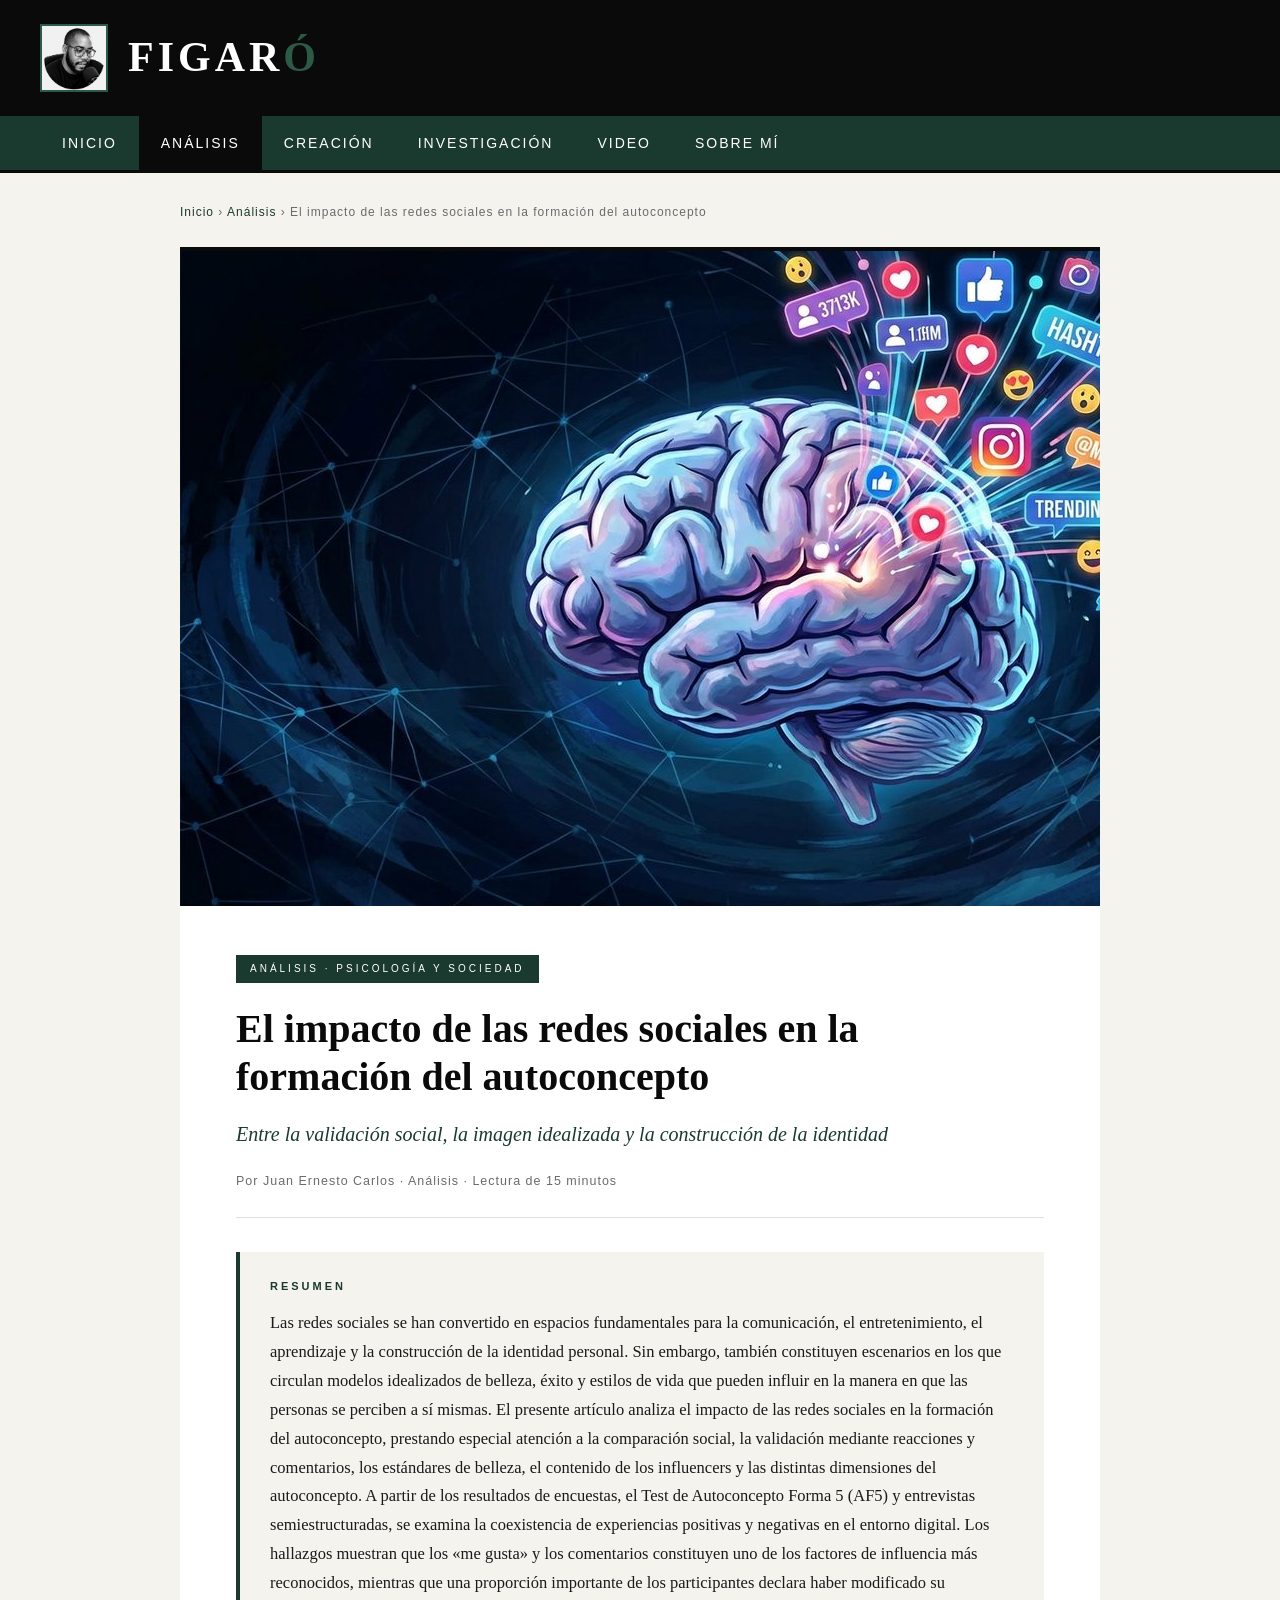
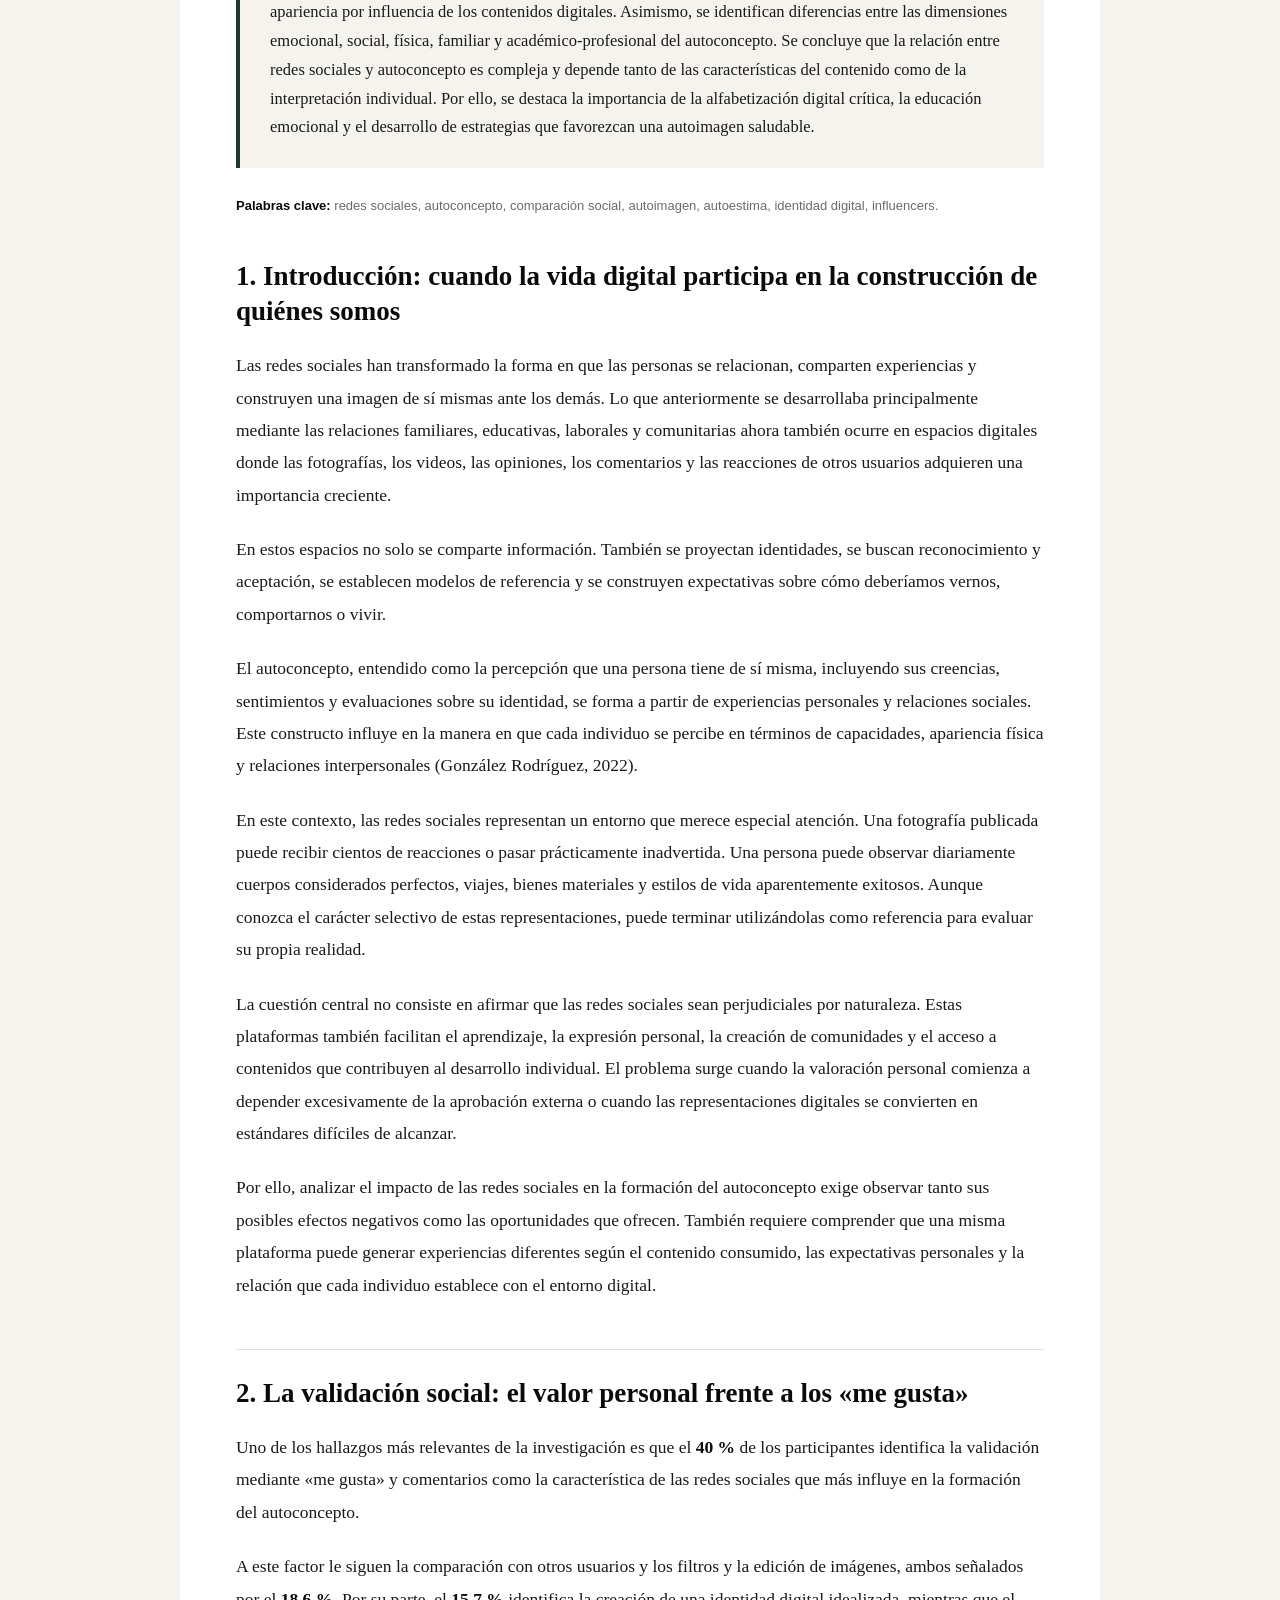
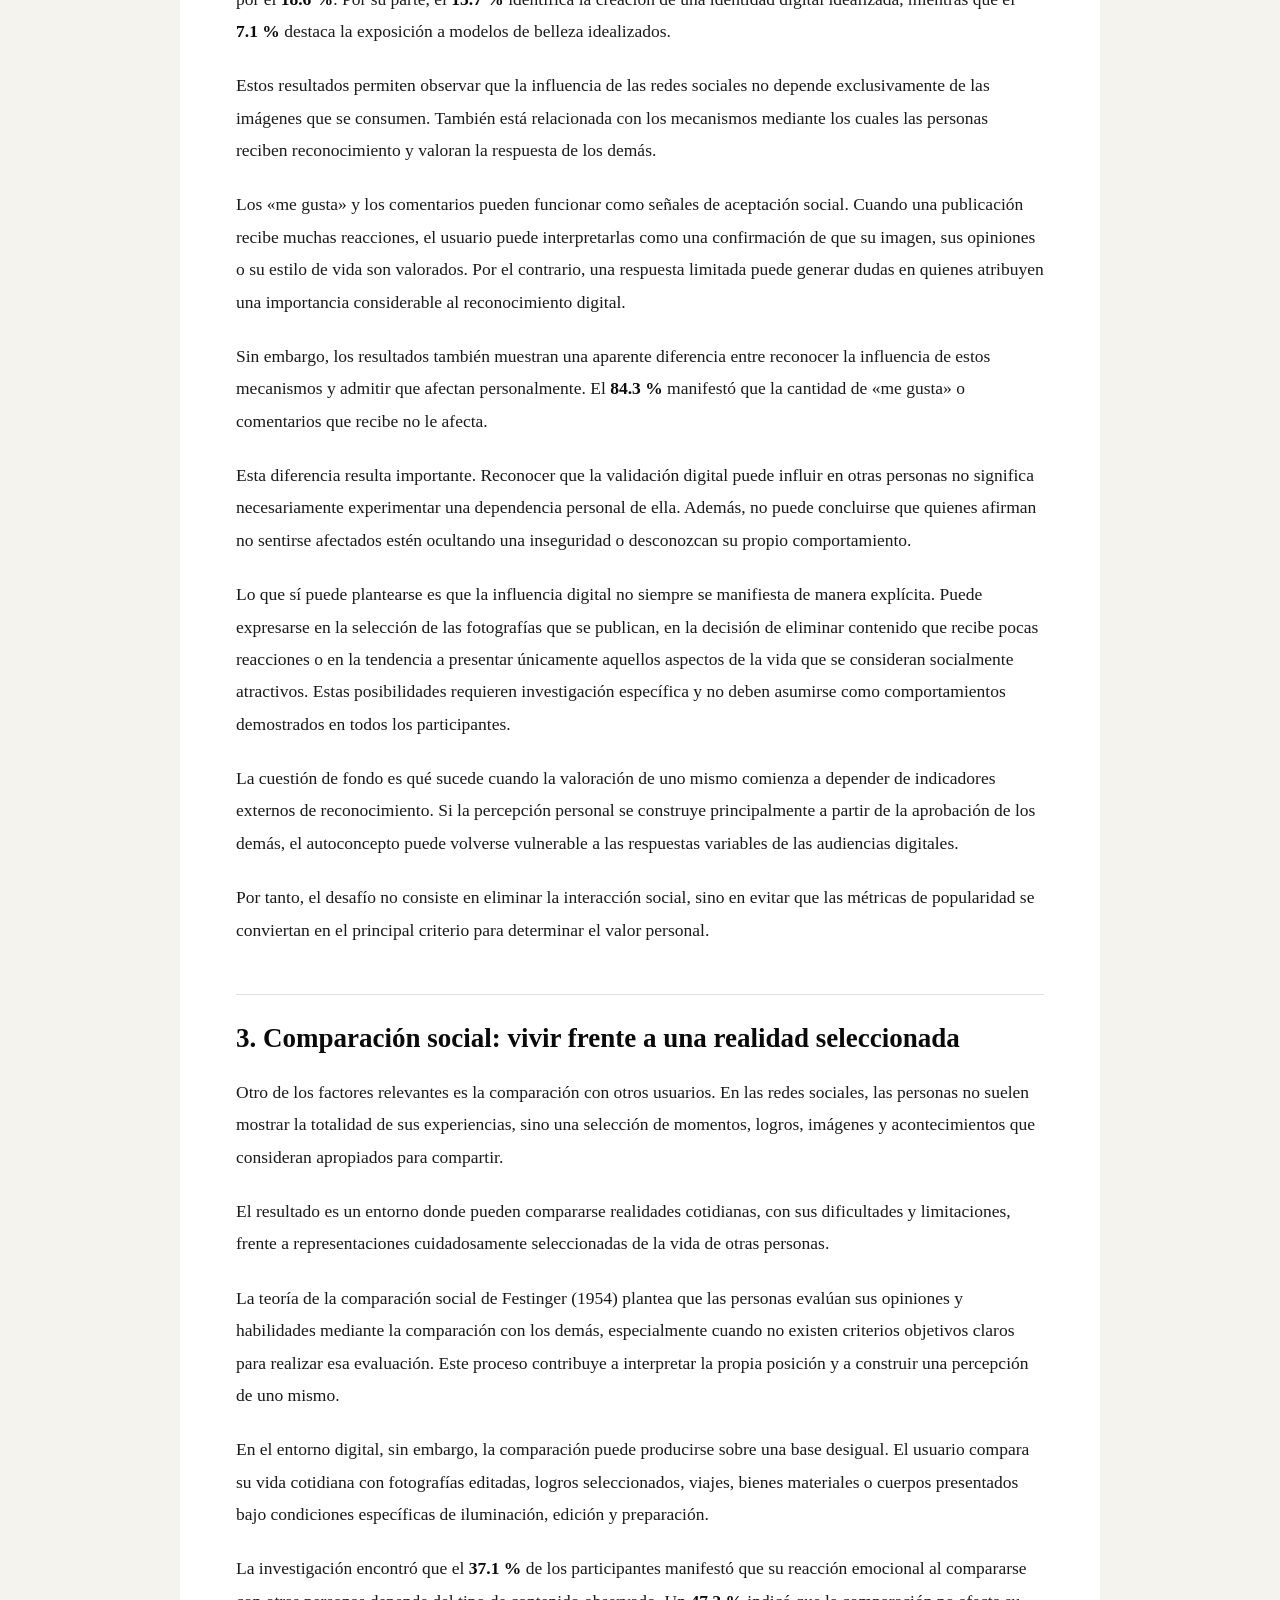
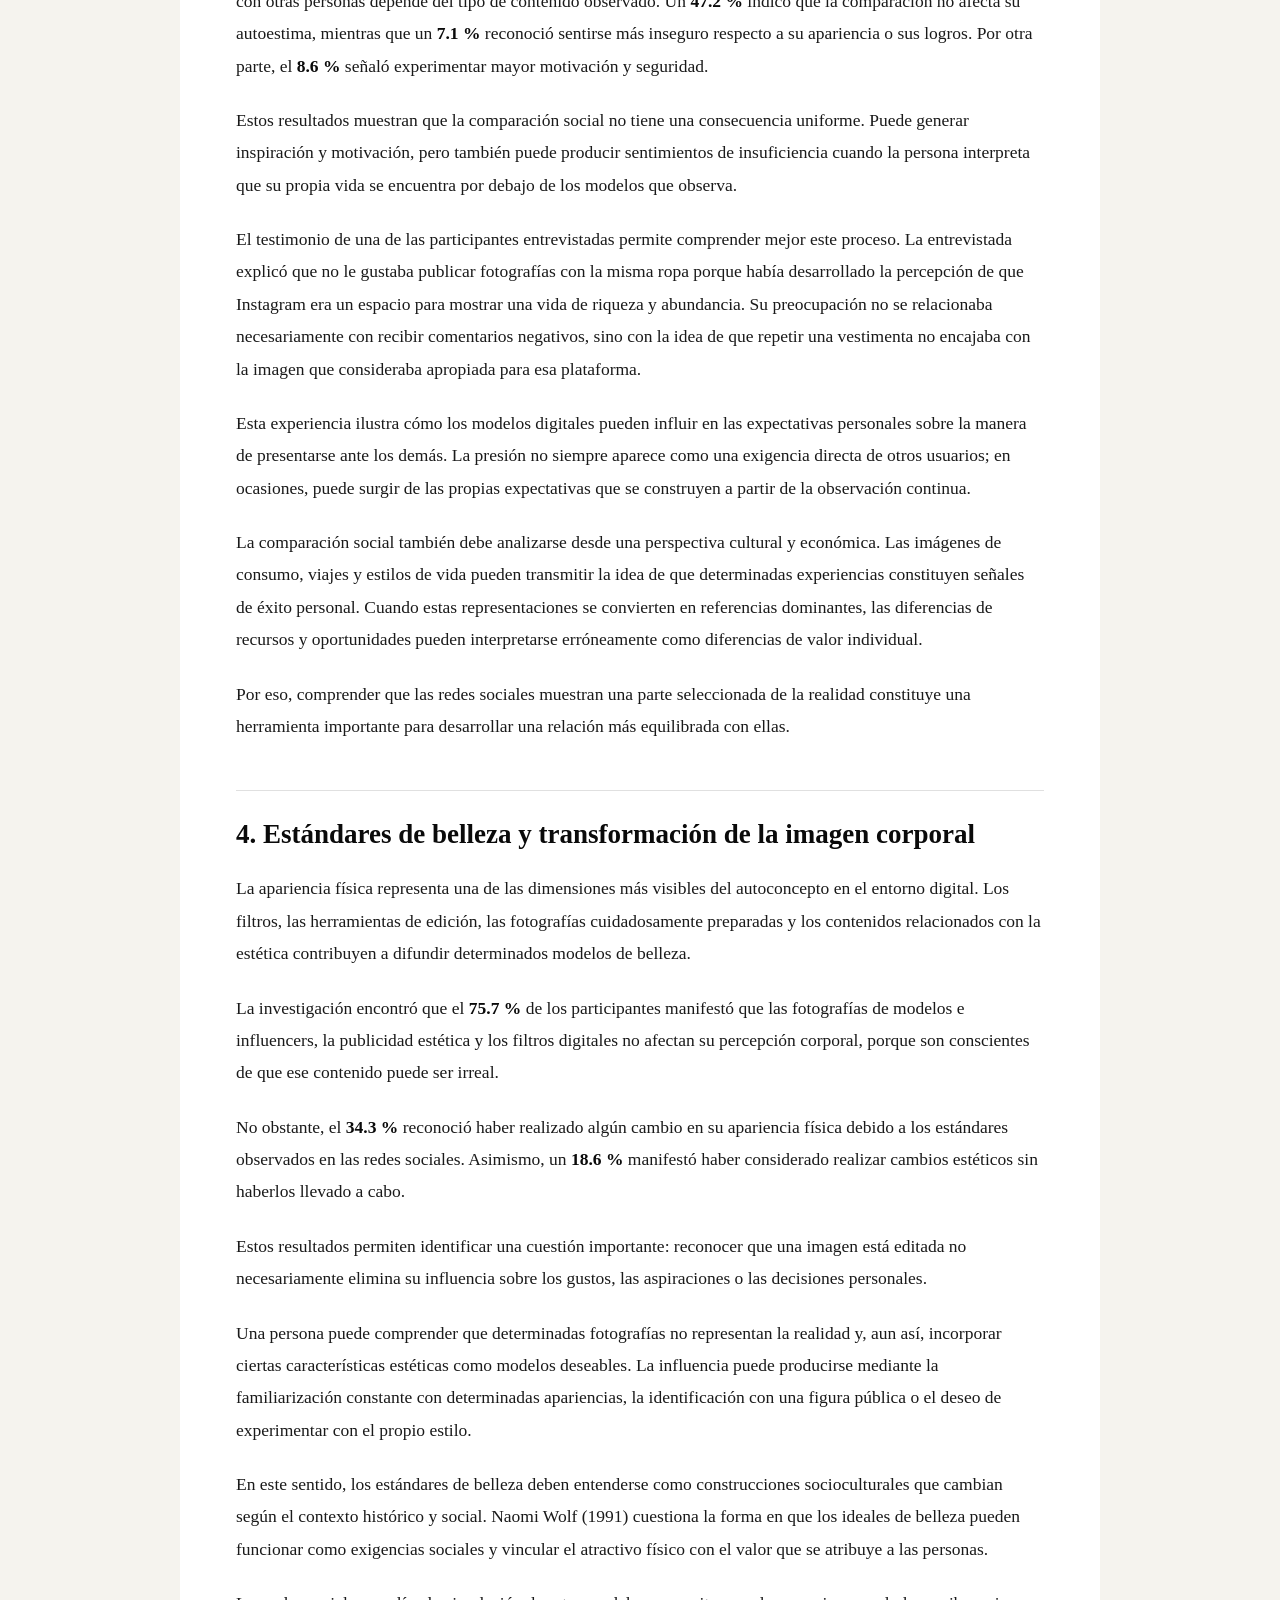
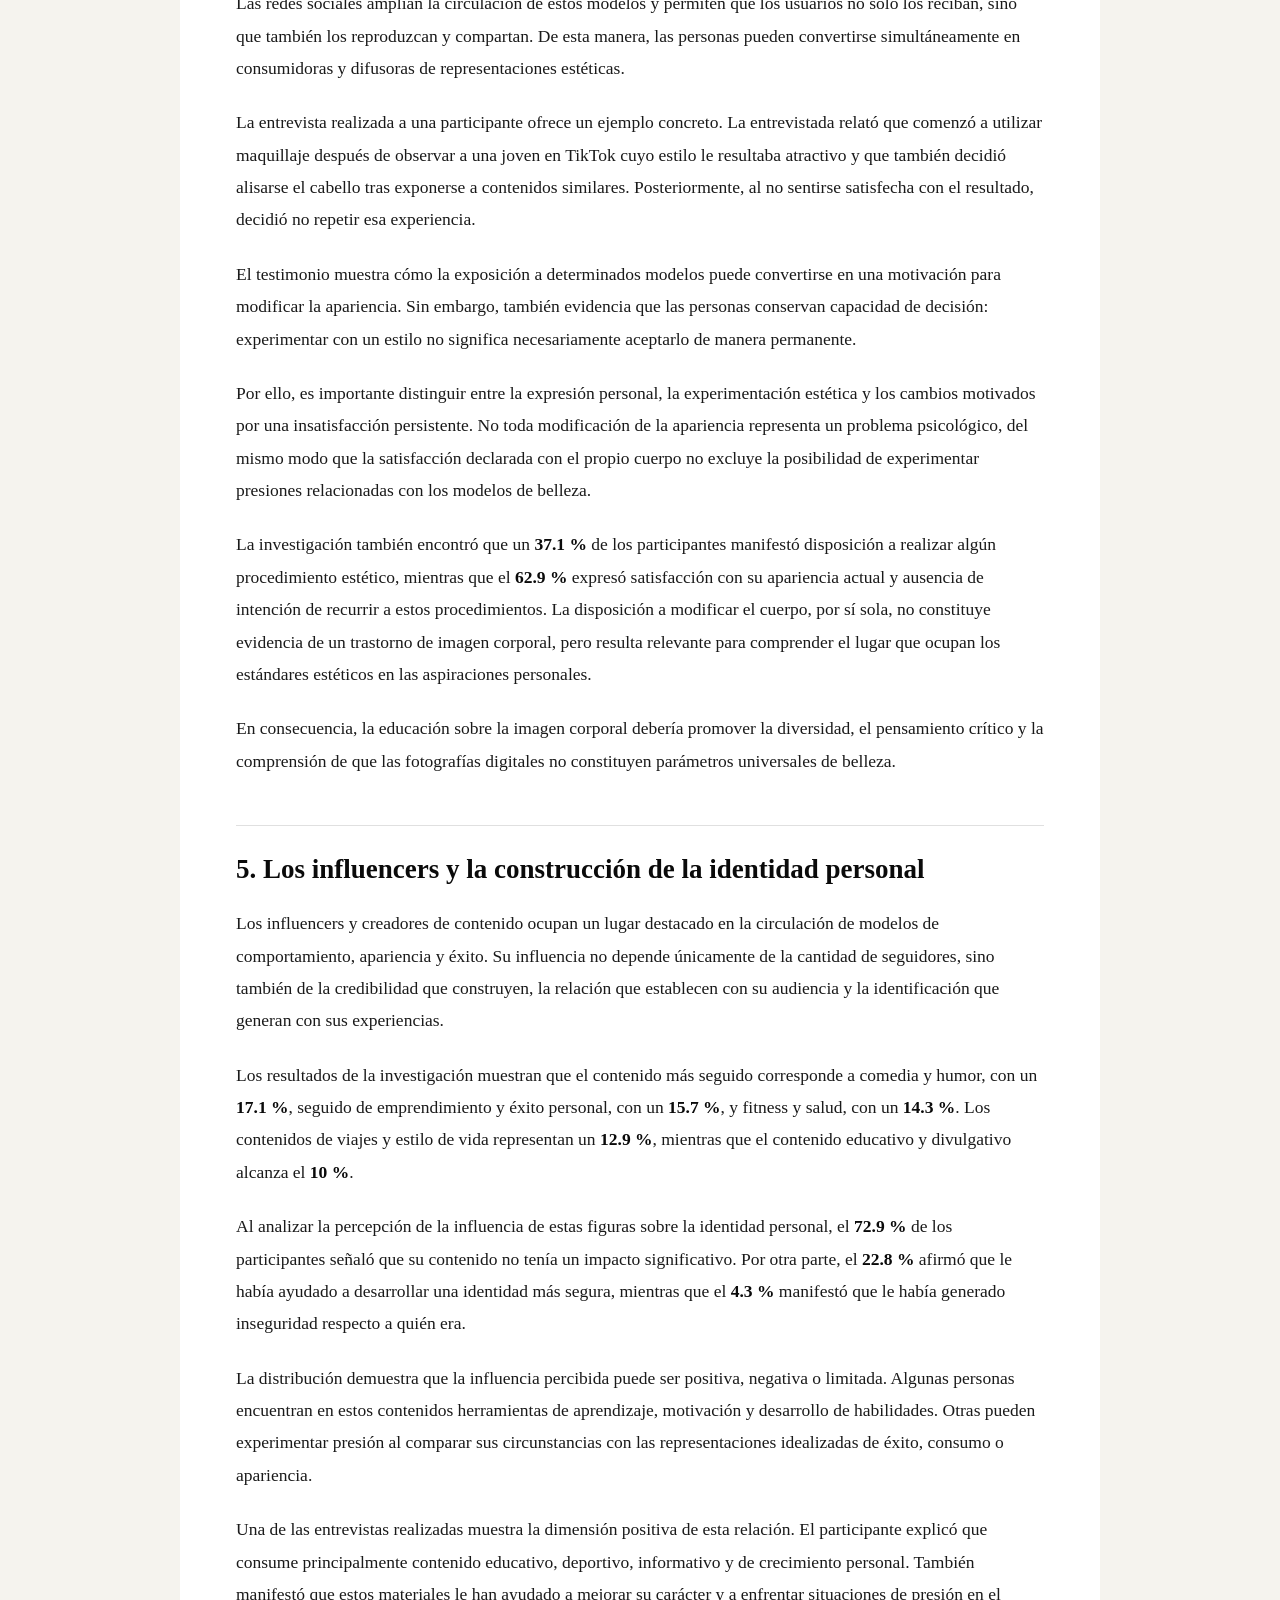
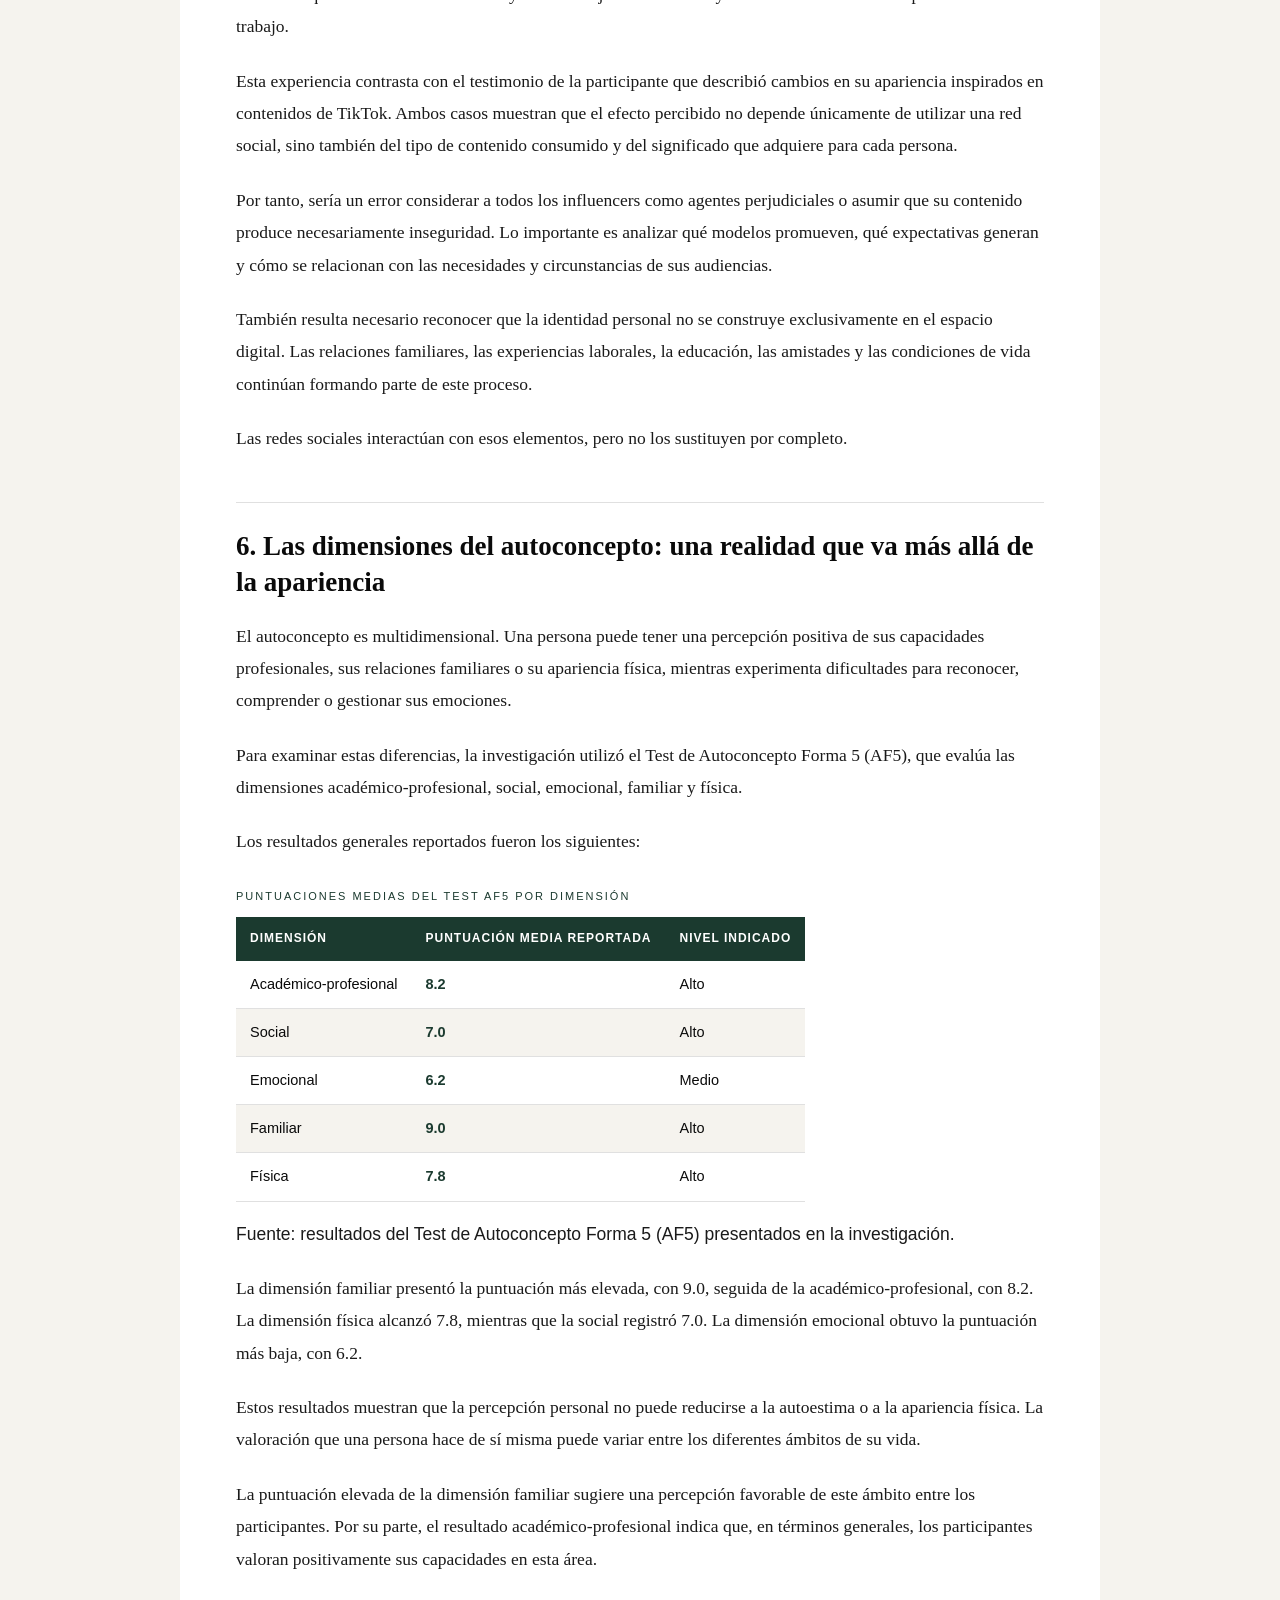
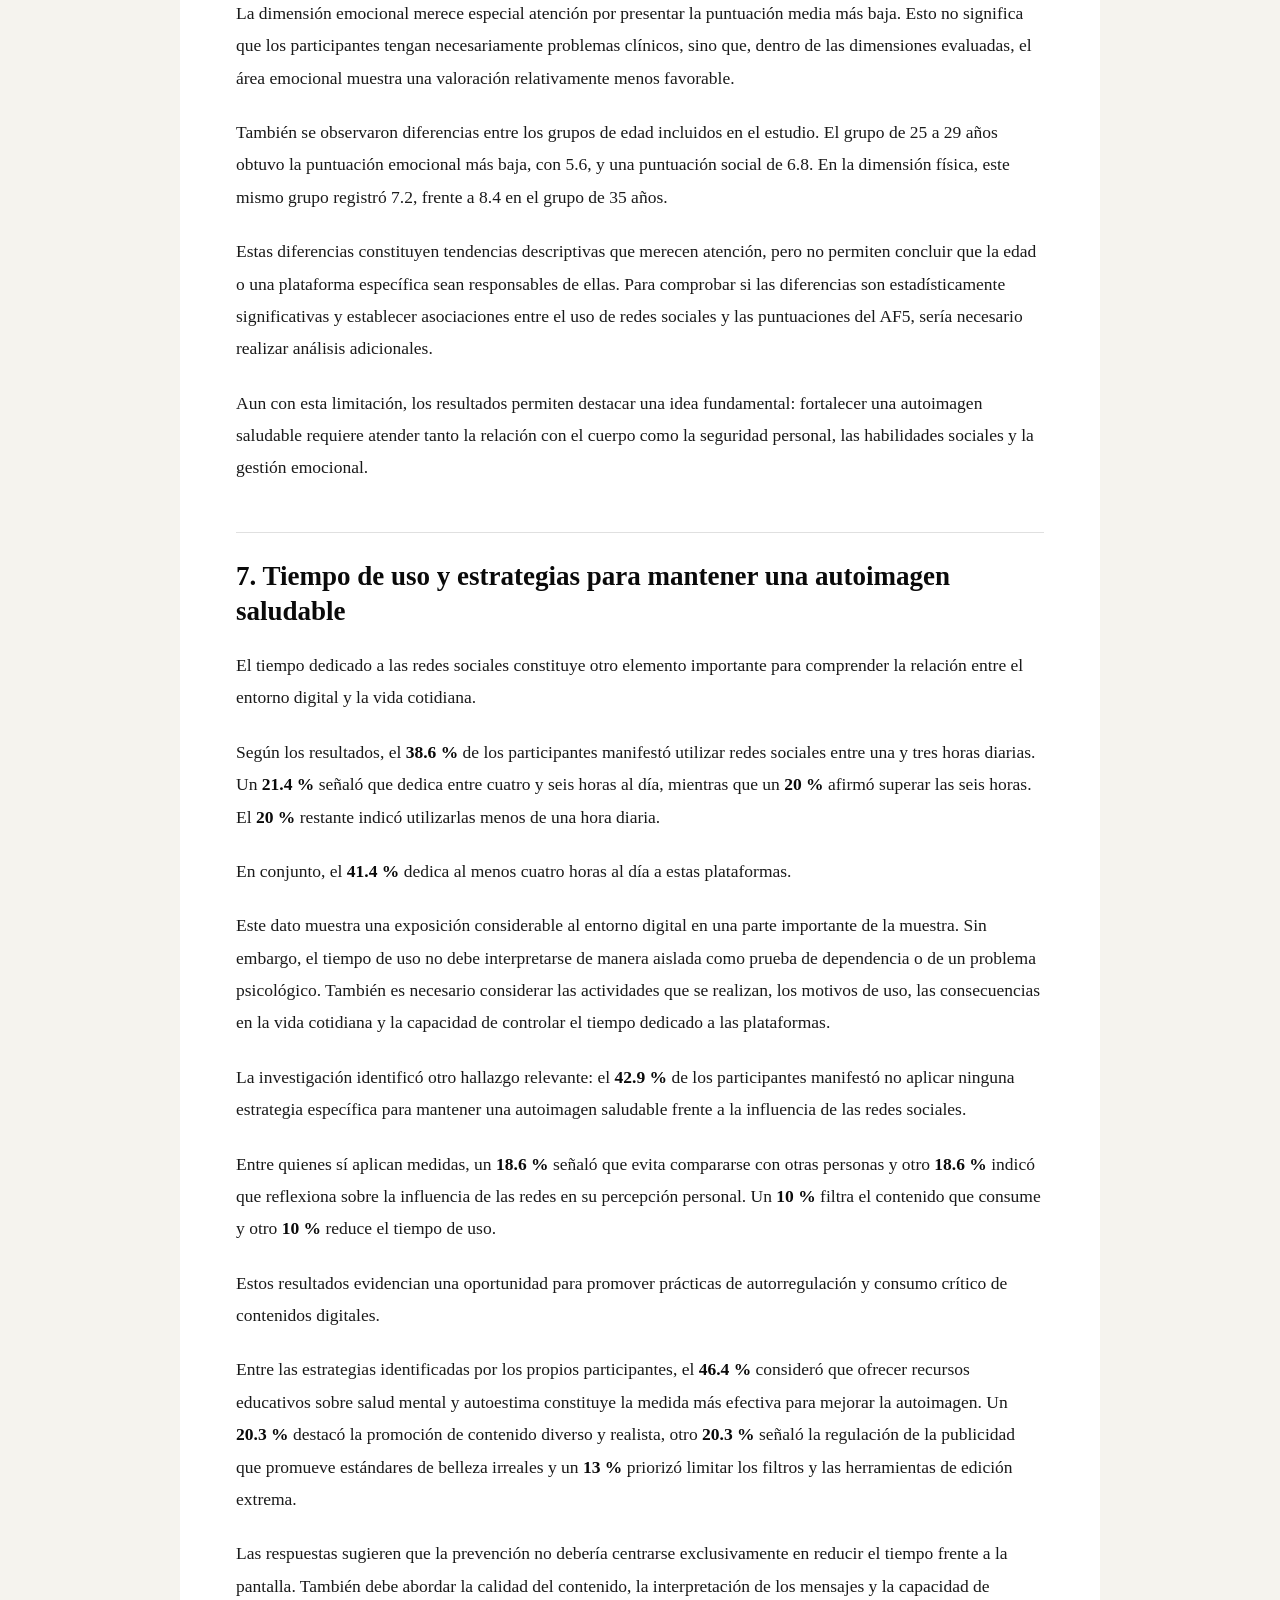
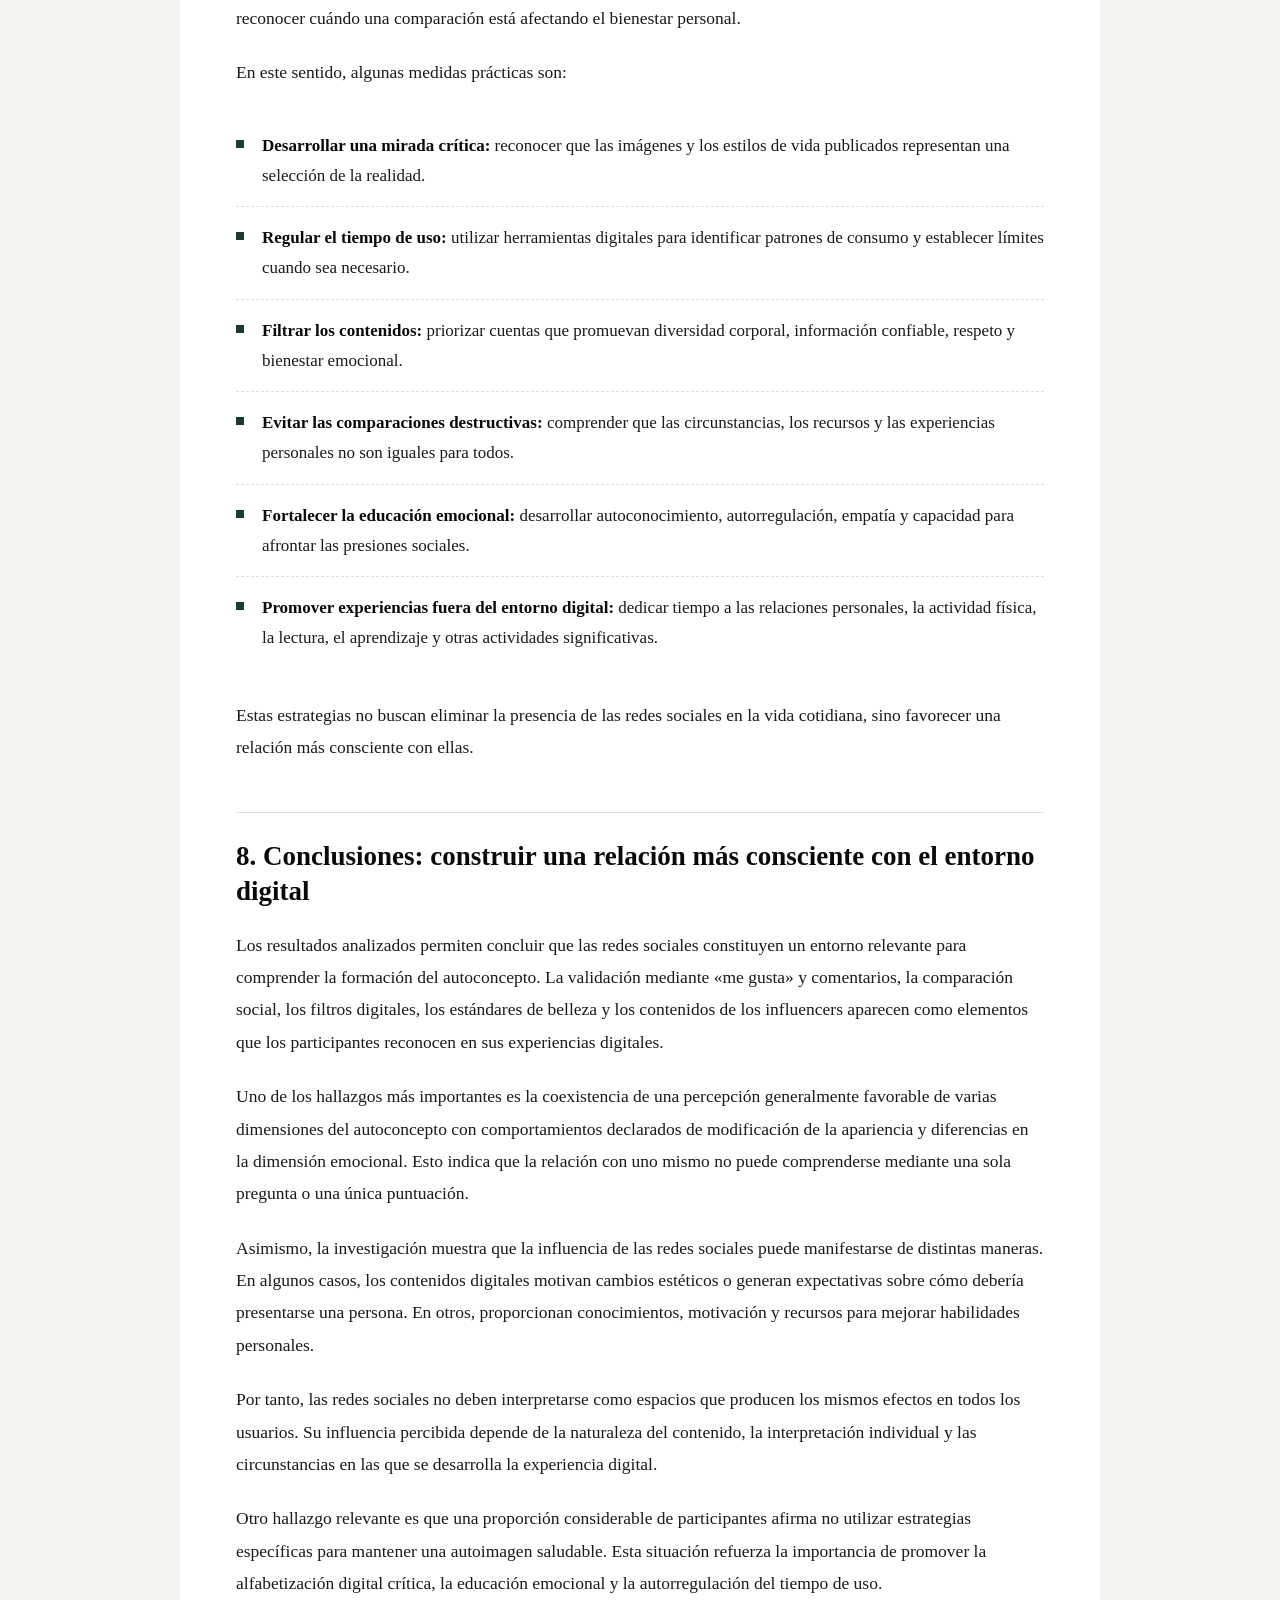
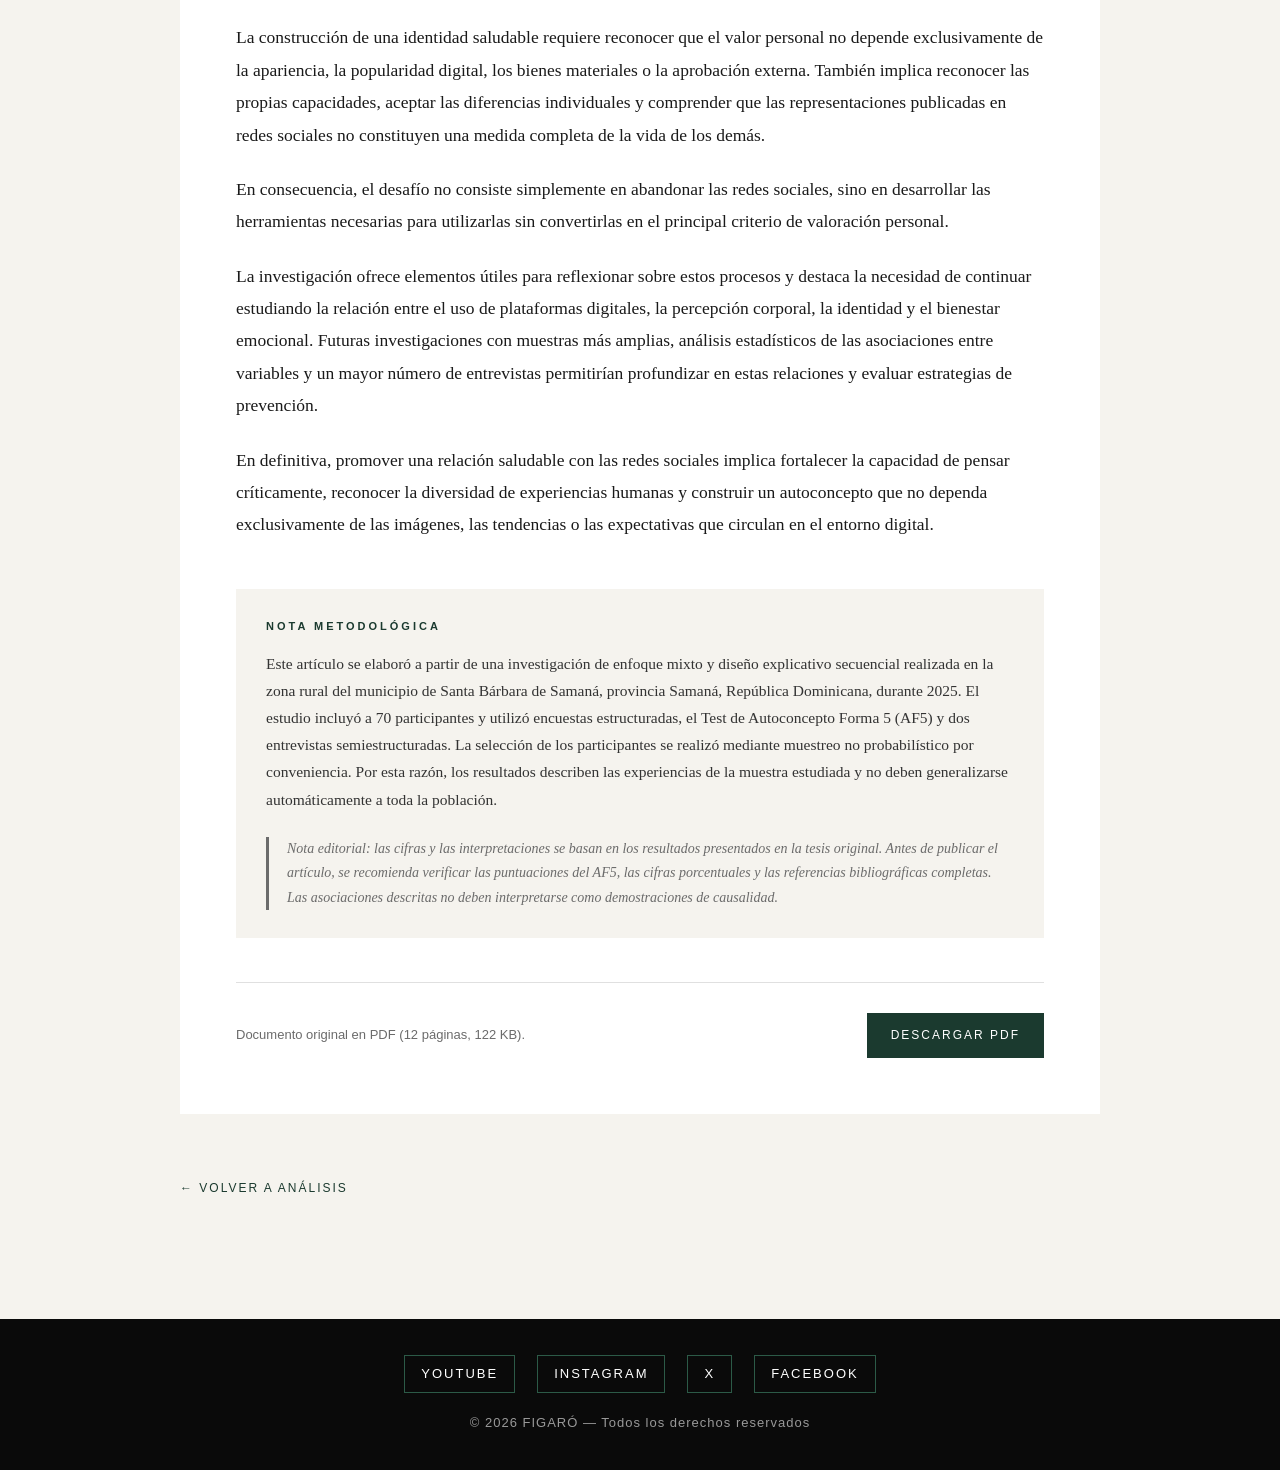
==== analisis-1.html @ a25c9a87 "Publicar el análisis sobre redes sociales y autoconcepto" ====
<!DOCTYPE html>
<html lang="es">
<head>
<meta charset="UTF-8">
<meta name="viewport" content="width=device-width, initial-scale=1.0">
<title>El impacto de las redes sociales en la formación del autoconcepto — FIGARÓ</title>
<meta name="description" content="Artículo de Juan Ernesto Carlos sobre cómo las redes sociales influyen en el autoconcepto: validación social, comparación, estándares de belleza y construcción de la identidad.">
<meta name="author" content="Juan Ernesto Carlos">
<meta name="theme-color" content="#1B3A2F">
<link rel="icon" href="favicon.jpg" type="image/jpeg">
<link rel="apple-touch-icon" href="favicon.jpg">
<link rel="canonical" href="https://ccfigaro.github.io/figaro/analisis-1.html">

<meta property="og:type" content="article">
<meta property="og:site_name" content="FIGARÓ">
<meta property="og:locale" content="es_ES">
<meta property="og:title" content="El impacto de las redes sociales en la formación del autoconcepto">
<meta property="og:description" content="Validación social, imagen idealizada y construcción de la identidad: un análisis con encuestas, el Test AF5 y entrevistas en Samaná.">
<meta property="og:url" content="https://ccfigaro.github.io/figaro/analisis-1.html">
<meta property="og:image" content="https://ccfigaro.github.io/figaro/analisis-autoconcepto-portada.jpg">
<meta name="twitter:card" content="summary_large_image">
<style>
  :root {
    --verde: #1B3A2F; --verde-cl: #2C5A47;
    --negro: #0A0A0A; --blanco: #FFFFFF;
    --crema: #F5F3EE; --gris: #6B6B6B; --gris-cl: #E0E0E0;
  }
  * { margin: 0; padding: 0; box-sizing: border-box; }
  body {
    font-family: 'Georgia', 'Times New Roman', serif;
    background: var(--crema); color: var(--negro); line-height: 1.6;
  }
  header {
    background: var(--negro); color: var(--blanco);
    padding: 24px 40px; display: flex; align-items: center; gap: 20px;
  }
  .foto-perfil {
    width: 68px; height: 68px; border-radius: 50 %;
    object-fit: cover; border: 2px solid var(--verde-cl); flex-shrink: 0;
  }
  .titulo-blog {
    font-family: 'Playfair Display', Georgia, serif;
    font-size: 42px; letter-spacing: 4px; font-weight: 700;
  }
  .titulo-blog span { color: var(--verde-cl); }
  nav {
    background: var(--verde); padding: 0 40px;
    display: flex; flex-wrap: wrap; border-bottom: 3px solid var(--negro);
  }
  nav a {
    color: var(--blanco); text-decoration: none; padding: 16px 22px;
    font-family: sans-serif; font-size: 14px; letter-spacing: 2px;
    text-transform: uppercase; transition: background 0.2s;
  }
  nav a:hover, nav a.activo { background: var(--negro); }

  .contenedor { max-width: 1000px; margin: 0 auto; padding: 0 40px; }

  /* MIGAS */
  .migas {
    font-family: sans-serif; font-size: 12px; letter-spacing: 1px;
    padding: 30px 0 0;
  }
  .migas a { color: var(--verde); text-decoration: none; }
  .migas a:hover { text-decoration: underline; }
  .migas span { color: var(--gris); }

  /* ARTÍCULO */
  article {
    background: var(--blanco);
    border-top: 4px solid var(--negro);
    margin: 24px 0 60px;
    overflow: hidden;
  }
  .portada-articulo { width: 100 %; display: block; }
  .portada-articulo img { width: 100 %; height: auto; display: block; }

  .cuerpo-articulo { padding: 48px 56px 56px; }

  .etiqueta {
    display: inline-block;
    background: var(--verde); color: var(--blanco);
    font-family: sans-serif; font-size: 10px; letter-spacing: 3px;
    text-transform: uppercase; padding: 6px 14px;
    margin-bottom: 22px;
  }
  h1.titulo-articulo {
    font-family: 'Playfair Display', Georgia, serif;
    font-size: 40px; line-height: 1.2; color: var(--negro);
    margin-bottom: 18px;
  }
  .subtitulo-articulo {
    font-size: 20px; font-style: italic; color: var(--verde);
    line-height: 1.5; margin-bottom: 22px;
  }
  .meta-articulo {
    font-family: sans-serif; font-size: 12.5px; color: var(--gris);
    letter-spacing: 1px; padding-bottom: 26px; margin-bottom: 34px;
    border-bottom: 1px solid var(--gris-cl);
  }

  /* RESUMEN */
  .resumen {
    background: var(--crema);
    border-left: 4px solid var(--verde);
    padding: 26px 30px;
    margin-bottom: 26px;
  }
  .resumen h2 {
    font-family: sans-serif; font-size: 11px; letter-spacing: 3px;
    text-transform: uppercase; color: var(--verde);
    margin-bottom: 14px;
  }
  .resumen p { font-size: 16.5px; line-height: 1.75; color: #1a1a1a; }

  .palabras-clave {
    font-family: sans-serif; font-size: 13px; color: var(--gris);
    line-height: 1.9; margin-bottom: 40px;
  }
  .palabras-clave strong { color: var(--negro); }

  /* CUERPO */
  .texto p {
    font-size: 17.5px; line-height: 1.85; color: #1a1a1a;
    margin-bottom: 22px;
  }
  .texto h2 {
    font-family: 'Playfair Display', Georgia, serif;
    font-size: 27px; line-height: 1.3; color: var(--negro);
    margin: 48px 0 20px;
    padding-top: 26px; border-top: 1px solid var(--gris-cl);
  }
  .texto h2:first-child { margin-top: 0; padding-top: 0; border-top: none; }
  .texto h3 {
    font-family: sans-serif; font-size: 12px; letter-spacing: 2px;
    text-transform: uppercase; color: var(--verde-cl);
    margin: 34px 0 14px;
  }
  .texto strong { color: var(--negro); }

  /* CITA */
  .cita {
    border-left: 3px solid var(--verde-cl);
    padding: 4px 0 4px 22px;
    margin: 30px 0;
    font-style: italic; font-size: 18px; color: #444;
  }

  /* TABLA */
  .tabla-envoltorio { overflow-x: auto; margin: 30px 0 34px; }
  table {
    width: 100 %; border-collapse: collapse;
    font-family: sans-serif; font-size: 14.5px;
  }
  caption {
    caption-side: top; text-align: left;
    font-family: sans-serif; font-size: 11px; letter-spacing: 2px;
    text-transform: uppercase; color: var(--verde);
    padding-bottom: 12px;
  }
  th, td { padding: 12px 14px; text-align: left; border-bottom: 1px solid var(--gris-cl); }
  thead th {
    background: var(--verde); color: var(--blanco);
    font-size: 12px; letter-spacing: 1px; text-transform: uppercase;
    border-bottom: none;
  }
  tbody tr:nth-child(even) { background: var(--crema); }
  td.num { font-weight: bold; color: var(--verde); white-space: nowrap; }
  .nota-tabla {
    font-family: sans-serif; font-size: 12.5px; color: var(--gris);
    margin-top: -18px; margin-bottom: 30px;
  }

  /* LISTA DE MEDIDAS */
  .medidas { list-style: none; margin: 26px 0 30px; }
  .medidas li {
    font-size: 17px; line-height: 1.75; color: #1a1a1a;
    padding: 16px 0 16px 26px; position: relative;
    border-bottom: 1px dashed var(--gris-cl);
  }
  .medidas li:last-child { border-bottom: none; }
  .medidas li::before {
    content: ''; position: absolute; left: 0; top: 25px;
    width: 8px; height: 8px; background: var(--verde);
  }
  .medidas strong { color: var(--negro); }

  /* NOTA METODOLÓGICA */
  .nota-metodologica {
    background: var(--crema);
    padding: 28px 30px;
    margin-top: 48px;
    font-size: 15.5px; line-height: 1.75; color: #333;
  }
  .nota-metodologica h2 {
    font-family: sans-serif; font-size: 11px; letter-spacing: 3px;
    text-transform: uppercase; color: var(--verde);
    margin-bottom: 14px; border: none; padding: 0;
  }
  .nota-editorial {
    border-left: 3px solid var(--gris);
    padding-left: 18px; margin-top: 24px;
    font-size: 14px; color: var(--gris); font-style: italic;
  }

  /* DESCARGA */
  .descarga {
    margin-top: 44px; padding-top: 30px;
    border-top: 1px solid var(--gris-cl);
    display: flex; align-items: center; gap: 18px; flex-wrap: wrap;
  }
  .descarga p {
    font-family: sans-serif; font-size: 13px; color: var(--gris);
    margin: 0; flex: 1 1 260px;
  }
  .descarga a {
    background: var(--verde); color: var(--blanco);
    text-decoration: none; padding: 13px 24px;
    font-family: sans-serif; font-size: 12px; letter-spacing: 2px;
    text-transform: uppercase; transition: background 0.2s;
    white-space: nowrap;
  }
  .descarga a:hover { background: var(--negro); }

  /* VOLVER */
  .volver {
    display: inline-block; margin: 0 0 60px;
    font-family: sans-serif; font-size: 12px; letter-spacing: 2px;
    text-transform: uppercase; color: var(--verde); text-decoration: none;
  }
  .volver:hover { color: var(--negro); }

  footer {
    background: var(--negro); color: var(--blanco);
    text-align: center; padding: 36px 20px; margin-top: 60px;
  }
  .redes {
    display: flex; justify-content: center; gap: 22px;
    margin-bottom: 20px; flex-wrap: wrap;
  }
  .redes a {
    color: var(--blanco); text-decoration: none;
    font-family: sans-serif; font-size: 13px; letter-spacing: 2px;
    text-transform: uppercase; border: 1px solid var(--verde-cl);
    padding: 8px 16px; transition: background 0.2s;
  }
  .redes a:hover { background: var(--verde); }
  footer .copy {
    font-size: 13px; color: #999;
    font-family: sans-serif; letter-spacing: 1px;
  }

  @media (max-width: 800px) {
    .titulo-blog { font-size: 30px; letter-spacing: 2px; }
    header { padding: 20px; gap: 14px; }
    .foto-perfil { width: 54px; height: 54px; }
    nav { padding: 0 10px; }
    nav a { padding: 12px 14px; font-size: 12px; }
    .contenedor { padding: 0 20px; }
    .cuerpo-articulo { padding: 30px 22px 36px; }
    h1.titulo-articulo { font-size: 27px; }
    .subtitulo-articulo { font-size: 17px; }
    .texto p { font-size: 16.5px; }
    .texto h2 { font-size: 22px; margin: 36px 0 16px; }
    .resumen { padding: 20px 20px; }
    .resumen p { font-size: 15.5px; }
    .medidas li { font-size: 16px; }
    table { font-size: 13px; }
    th, td { padding: 10px 10px; }
  }
</style>
</head>
<body>

<header>
  <img src="mi-foto.jpg" alt="Retrato de Juan Ernesto Carlos" class="foto-perfil">
  <h1 class="titulo-blog">FIGAR<span>Ó</span></h1>
</header>

<nav>
  <a href="index.html">Inicio</a>
  <a href="analisis.html" class="activo">Análisis</a>
  <a href="creacion.html">Creación</a>
  <a href="investigacion.html">Investigación</a>
  <a href="video.html">Video</a>
  <a href="sobre-mi.html">Sobre mí</a>
</nav>

<div class="contenedor">

  <p class="migas"><a href="index.html">Inicio</a> <span>›</span> <a href="analisis.html">Análisis</a> <span>›</span> <span>El impacto de las redes sociales en la formación del autoconcepto</span></p>

  <article>

    <!-- PORTADA DEL ARTÍCULO -->
    <div class="portada-articulo">
      <img src="analisis-autoconcepto-portada.jpg" alt="Ilustración de un cerebro conectado a iconos de redes sociales, reacciones y notificaciones">
    </div>

    <div class="cuerpo-articulo">

      <span class="etiqueta">Análisis · Psicología y sociedad</span>

      <h1 class="titulo-articulo">El impacto de las redes sociales en la formación del autoconcepto</h1>
      <p class="subtitulo-articulo">Entre la validación social, la imagen idealizada y la construcción de la identidad</p>
      <p class="meta-articulo">Por Juan Ernesto Carlos · Análisis · Lectura de 15 minutos</p>

      <!-- RESUMEN -->
      <div class="resumen">
        <h2>Resumen</h2>
        <p>Las redes sociales se han convertido en espacios fundamentales para la comunicación, el entretenimiento, el aprendizaje y la construcción de la identidad personal. Sin embargo, también constituyen escenarios en los que circulan modelos idealizados de belleza, éxito y estilos de vida que pueden influir en la manera en que las personas se perciben a sí mismas. El presente artículo analiza el impacto de las redes sociales en la formación del autoconcepto, prestando especial atención a la comparación social, la validación mediante reacciones y comentarios, los estándares de belleza, el contenido de los influencers y las distintas dimensiones del autoconcepto. A partir de los resultados de encuestas, el Test de Autoconcepto Forma 5 (AF5) y entrevistas semiestructuradas, se examina la coexistencia de experiencias positivas y negativas en el entorno digital. Los hallazgos muestran que los «me gusta» y los comentarios constituyen uno de los factores de influencia más reconocidos, mientras que una proporción importante de los participantes declara haber modificado su apariencia por influencia de los contenidos digitales. Asimismo, se identifican diferencias entre las dimensiones emocional, social, física, familiar y académico-profesional del autoconcepto. Se concluye que la relación entre redes sociales y autoconcepto es compleja y depende tanto de las características del contenido como de la interpretación individual. Por ello, se destaca la importancia de la alfabetización digital crítica, la educación emocional y el desarrollo de estrategias que favorezcan una autoimagen saludable.</p>
      </div>

      <p class="palabras-clave"><strong>Palabras clave:</strong> redes sociales, autoconcepto, comparación social, autoimagen, autoestima, identidad digital, influencers.</p>

      <div class="texto">

        <!-- 1 -->
        <h2>1. Introducción: cuando la vida digital participa en la construcción de quiénes somos</h2>

        <p>Las redes sociales han transformado la forma en que las personas se relacionan, comparten experiencias y construyen una imagen de sí mismas ante los demás. Lo que anteriormente se desarrollaba principalmente mediante las relaciones familiares, educativas, laborales y comunitarias ahora también ocurre en espacios digitales donde las fotografías, los videos, las opiniones, los comentarios y las reacciones de otros usuarios adquieren una importancia creciente.</p>

        <p>En estos espacios no solo se comparte información. También se proyectan identidades, se buscan reconocimiento y aceptación, se establecen modelos de referencia y se construyen expectativas sobre cómo deberíamos vernos, comportarnos o vivir.</p>

        <p>El autoconcepto, entendido como la percepción que una persona tiene de sí misma, incluyendo sus creencias, sentimientos y evaluaciones sobre su identidad, se forma a partir de experiencias personales y relaciones sociales. Este constructo influye en la manera en que cada individuo se percibe en términos de capacidades, apariencia física y relaciones interpersonales (González Rodríguez, 2022).</p>

        <p>En este contexto, las redes sociales representan un entorno que merece especial atención. Una fotografía publicada puede recibir cientos de reacciones o pasar prácticamente inadvertida. Una persona puede observar diariamente cuerpos considerados perfectos, viajes, bienes materiales y estilos de vida aparentemente exitosos. Aunque conozca el carácter selectivo de estas representaciones, puede terminar utilizándolas como referencia para evaluar su propia realidad.</p>

        <p>La cuestión central no consiste en afirmar que las redes sociales sean perjudiciales por naturaleza. Estas plataformas también facilitan el aprendizaje, la expresión personal, la creación de comunidades y el acceso a contenidos que contribuyen al desarrollo individual. El problema surge cuando la valoración personal comienza a depender excesivamente de la aprobación externa o cuando las representaciones digitales se convierten en estándares difíciles de alcanzar.</p>

        <p>Por ello, analizar el impacto de las redes sociales en la formación del autoconcepto exige observar tanto sus posibles efectos negativos como las oportunidades que ofrecen. También requiere comprender que una misma plataforma puede generar experiencias diferentes según el contenido consumido, las expectativas personales y la relación que cada individuo establece con el entorno digital.</p>

        <!-- 2 -->
        <h2>2. La validación social: el valor personal frente a los «me gusta»</h2>

        <p>Uno de los hallazgos más relevantes de la investigación es que el <strong>40 %</strong> de los participantes identifica la validación mediante «me gusta» y comentarios como la característica de las redes sociales que más influye en la formación del autoconcepto.</p>

        <p>A este factor le siguen la comparación con otros usuarios y los filtros y la edición de imágenes, ambos señalados por el <strong>18.6 %</strong>. Por su parte, el <strong>15.7 %</strong> identifica la creación de una identidad digital idealizada, mientras que el <strong>7.1 %</strong> destaca la exposición a modelos de belleza idealizados.</p>

        <p>Estos resultados permiten observar que la influencia de las redes sociales no depende exclusivamente de las imágenes que se consumen. También está relacionada con los mecanismos mediante los cuales las personas reciben reconocimiento y valoran la respuesta de los demás.</p>

        <p>Los «me gusta» y los comentarios pueden funcionar como señales de aceptación social. Cuando una publicación recibe muchas reacciones, el usuario puede interpretarlas como una confirmación de que su imagen, sus opiniones o su estilo de vida son valorados. Por el contrario, una respuesta limitada puede generar dudas en quienes atribuyen una importancia considerable al reconocimiento digital.</p>

        <p>Sin embargo, los resultados también muestran una aparente diferencia entre reconocer la influencia de estos mecanismos y admitir que afectan personalmente. El <strong>84.3 %</strong> manifestó que la cantidad de «me gusta» o comentarios que recibe no le afecta.</p>

        <p>Esta diferencia resulta importante. Reconocer que la validación digital puede influir en otras personas no significa necesariamente experimentar una dependencia personal de ella. Además, no puede concluirse que quienes afirman no sentirse afectados estén ocultando una inseguridad o desconozcan su propio comportamiento.</p>

        <p>Lo que sí puede plantearse es que la influencia digital no siempre se manifiesta de manera explícita. Puede expresarse en la selección de las fotografías que se publican, en la decisión de eliminar contenido que recibe pocas reacciones o en la tendencia a presentar únicamente aquellos aspectos de la vida que se consideran socialmente atractivos. Estas posibilidades requieren investigación específica y no deben asumirse como comportamientos demostrados en todos los participantes.</p>

        <p>La cuestión de fondo es qué sucede cuando la valoración de uno mismo comienza a depender de indicadores externos de reconocimiento. Si la percepción personal se construye principalmente a partir de la aprobación de los demás, el autoconcepto puede volverse vulnerable a las respuestas variables de las audiencias digitales.</p>

        <p>Por tanto, el desafío no consiste en eliminar la interacción social, sino en evitar que las métricas de popularidad se conviertan en el principal criterio para determinar el valor personal.</p>

        <!-- 3 -->
        <h2>3. Comparación social: vivir frente a una realidad seleccionada</h2>

        <p>Otro de los factores relevantes es la comparación con otros usuarios. En las redes sociales, las personas no suelen mostrar la totalidad de sus experiencias, sino una selección de momentos, logros, imágenes y acontecimientos que consideran apropiados para compartir.</p>

        <p>El resultado es un entorno donde pueden compararse realidades cotidianas, con sus dificultades y limitaciones, frente a representaciones cuidadosamente seleccionadas de la vida de otras personas.</p>

        <p>La teoría de la comparación social de Festinger (1954) plantea que las personas evalúan sus opiniones y habilidades mediante la comparación con los demás, especialmente cuando no existen criterios objetivos claros para realizar esa evaluación. Este proceso contribuye a interpretar la propia posición y a construir una percepción de uno mismo.</p>

        <p>En el entorno digital, sin embargo, la comparación puede producirse sobre una base desigual. El usuario compara su vida cotidiana con fotografías editadas, logros seleccionados, viajes, bienes materiales o cuerpos presentados bajo condiciones específicas de iluminación, edición y preparación.</p>

        <p>La investigación encontró que el <strong>37.1 %</strong> de los participantes manifestó que su reacción emocional al compararse con otras personas depende del tipo de contenido observado. Un <strong>47.2 %</strong> indicó que la comparación no afecta su autoestima, mientras que un <strong>7.1 %</strong> reconoció sentirse más inseguro respecto a su apariencia o sus logros. Por otra parte, el <strong>8.6 %</strong> señaló experimentar mayor motivación y seguridad.</p>

        <p>Estos resultados muestran que la comparación social no tiene una consecuencia uniforme. Puede generar inspiración y motivación, pero también puede producir sentimientos de insuficiencia cuando la persona interpreta que su propia vida se encuentra por debajo de los modelos que observa.</p>

        <p>El testimonio de una de las participantes entrevistadas permite comprender mejor este proceso. La entrevistada explicó que no le gustaba publicar fotografías con la misma ropa porque había desarrollado la percepción de que Instagram era un espacio para mostrar una vida de riqueza y abundancia. Su preocupación no se relacionaba necesariamente con recibir comentarios negativos, sino con la idea de que repetir una vestimenta no encajaba con la imagen que consideraba apropiada para esa plataforma.</p>

        <p>Esta experiencia ilustra cómo los modelos digitales pueden influir en las expectativas personales sobre la manera de presentarse ante los demás. La presión no siempre aparece como una exigencia directa de otros usuarios; en ocasiones, puede surgir de las propias expectativas que se construyen a partir de la observación continua.</p>

        <p>La comparación social también debe analizarse desde una perspectiva cultural y económica. Las imágenes de consumo, viajes y estilos de vida pueden transmitir la idea de que determinadas experiencias constituyen señales de éxito personal. Cuando estas representaciones se convierten en referencias dominantes, las diferencias de recursos y oportunidades pueden interpretarse erróneamente como diferencias de valor individual.</p>

        <p>Por eso, comprender que las redes sociales muestran una parte seleccionada de la realidad constituye una herramienta importante para desarrollar una relación más equilibrada con ellas.</p>

        <!-- 4 -->
        <h2>4. Estándares de belleza y transformación de la imagen corporal</h2>

        <p>La apariencia física representa una de las dimensiones más visibles del autoconcepto en el entorno digital. Los filtros, las herramientas de edición, las fotografías cuidadosamente preparadas y los contenidos relacionados con la estética contribuyen a difundir determinados modelos de belleza.</p>

        <p>La investigación encontró que el <strong>75.7 %</strong> de los participantes manifestó que las fotografías de modelos e influencers, la publicidad estética y los filtros digitales no afectan su percepción corporal, porque son conscientes de que ese contenido puede ser irreal.</p>

        <p>No obstante, el <strong>34.3 %</strong> reconoció haber realizado algún cambio en su apariencia física debido a los estándares observados en las redes sociales. Asimismo, un <strong>18.6 %</strong> manifestó haber considerado realizar cambios estéticos sin haberlos llevado a cabo.</p>

        <p>Estos resultados permiten identificar una cuestión importante: reconocer que una imagen está editada no necesariamente elimina su influencia sobre los gustos, las aspiraciones o las decisiones personales.</p>

        <p>Una persona puede comprender que determinadas fotografías no representan la realidad y, aun así, incorporar ciertas características estéticas como modelos deseables. La influencia puede producirse mediante la familiarización constante con determinadas apariencias, la identificación con una figura pública o el deseo de experimentar con el propio estilo.</p>

        <p>En este sentido, los estándares de belleza deben entenderse como construcciones socioculturales que cambian según el contexto histórico y social. Naomi Wolf (1991) cuestiona la forma en que los ideales de belleza pueden funcionar como exigencias sociales y vincular el atractivo físico con el valor que se atribuye a las personas.</p>

        <p>Las redes sociales amplían la circulación de estos modelos y permiten que los usuarios no solo los reciban, sino que también los reproduzcan y compartan. De esta manera, las personas pueden convertirse simultáneamente en consumidoras y difusoras de representaciones estéticas.</p>

        <p>La entrevista realizada a una participante ofrece un ejemplo concreto. La entrevistada relató que comenzó a utilizar maquillaje después de observar a una joven en TikTok cuyo estilo le resultaba atractivo y que también decidió alisarse el cabello tras exponerse a contenidos similares. Posteriormente, al no sentirse satisfecha con el resultado, decidió no repetir esa experiencia.</p>

        <p>El testimonio muestra cómo la exposición a determinados modelos puede convertirse en una motivación para modificar la apariencia. Sin embargo, también evidencia que las personas conservan capacidad de decisión: experimentar con un estilo no significa necesariamente aceptarlo de manera permanente.</p>

        <p>Por ello, es importante distinguir entre la expresión personal, la experimentación estética y los cambios motivados por una insatisfacción persistente. No toda modificación de la apariencia representa un problema psicológico, del mismo modo que la satisfacción declarada con el propio cuerpo no excluye la posibilidad de experimentar presiones relacionadas con los modelos de belleza.</p>

        <p>La investigación también encontró que un <strong>37.1 %</strong> de los participantes manifestó disposición a realizar algún procedimiento estético, mientras que el <strong>62.9 %</strong> expresó satisfacción con su apariencia actual y ausencia de intención de recurrir a estos procedimientos. La disposición a modificar el cuerpo, por sí sola, no constituye evidencia de un trastorno de imagen corporal, pero resulta relevante para comprender el lugar que ocupan los estándares estéticos en las aspiraciones personales.</p>

        <p>En consecuencia, la educación sobre la imagen corporal debería promover la diversidad, el pensamiento crítico y la comprensión de que las fotografías digitales no constituyen parámetros universales de belleza.</p>

        <!-- 5 -->
        <h2>5. Los influencers y la construcción de la identidad personal</h2>

        <p>Los influencers y creadores de contenido ocupan un lugar destacado en la circulación de modelos de comportamiento, apariencia y éxito. Su influencia no depende únicamente de la cantidad de seguidores, sino también de la credibilidad que construyen, la relación que establecen con su audiencia y la identificación que generan con sus experiencias.</p>

        <p>Los resultados de la investigación muestran que el contenido más seguido corresponde a comedia y humor, con un <strong>17.1 %</strong>, seguido de emprendimiento y éxito personal, con un <strong>15.7 %</strong>, y fitness y salud, con un <strong>14.3 %</strong>. Los contenidos de viajes y estilo de vida representan un <strong>12.9 %</strong>, mientras que el contenido educativo y divulgativo alcanza el <strong>10 %</strong>.</p>

        <p>Al analizar la percepción de la influencia de estas figuras sobre la identidad personal, el <strong>72.9 %</strong> de los participantes señaló que su contenido no tenía un impacto significativo. Por otra parte, el <strong>22.8 %</strong> afirmó que le había ayudado a desarrollar una identidad más segura, mientras que el <strong>4.3 %</strong> manifestó que le había generado inseguridad respecto a quién era.</p>

        <p>La distribución demuestra que la influencia percibida puede ser positiva, negativa o limitada. Algunas personas encuentran en estos contenidos herramientas de aprendizaje, motivación y desarrollo de habilidades. Otras pueden experimentar presión al comparar sus circunstancias con las representaciones idealizadas de éxito, consumo o apariencia.</p>

        <p>Una de las entrevistas realizadas muestra la dimensión positiva de esta relación. El participante explicó que consume principalmente contenido educativo, deportivo, informativo y de crecimiento personal. También manifestó que estos materiales le han ayudado a mejorar su carácter y a enfrentar situaciones de presión en el trabajo.</p>

        <p>Esta experiencia contrasta con el testimonio de la participante que describió cambios en su apariencia inspirados en contenidos de TikTok. Ambos casos muestran que el efecto percibido no depende únicamente de utilizar una red social, sino también del tipo de contenido consumido y del significado que adquiere para cada persona.</p>

        <p>Por tanto, sería un error considerar a todos los influencers como agentes perjudiciales o asumir que su contenido produce necesariamente inseguridad. Lo importante es analizar qué modelos promueven, qué expectativas generan y cómo se relacionan con las necesidades y circunstancias de sus audiencias.</p>

        <p>También resulta necesario reconocer que la identidad personal no se construye exclusivamente en el espacio digital. Las relaciones familiares, las experiencias laborales, la educación, las amistades y las condiciones de vida continúan formando parte de este proceso.</p>

        <p>Las redes sociales interactúan con esos elementos, pero no los sustituyen por completo.</p>

        <!-- 6 -->
        <h2>6. Las dimensiones del autoconcepto: una realidad que va más allá de la apariencia</h2>

        <p>El autoconcepto es multidimensional. Una persona puede tener una percepción positiva de sus capacidades profesionales, sus relaciones familiares o su apariencia física, mientras experimenta dificultades para reconocer, comprender o gestionar sus emociones.</p>

        <p>Para examinar estas diferencias, la investigación utilizó el Test de Autoconcepto Forma 5 (AF5), que evalúa las dimensiones académico-profesional, social, emocional, familiar y física.</p>

        <p>Los resultados generales reportados fueron los siguientes:</p>

        <div class="tabla-envoltorio">
          <table>
            <caption>Puntuaciones medias del Test AF5 por dimensión</caption>
            <thead>
              <tr>
                <th>Dimensión</th>
                <th>Puntuación media reportada</th>
                <th>Nivel indicado</th>
              </tr>
            </thead>
            <tbody>
              <tr><td>Académico-profesional</td><td class="num">8.2</td><td>Alto</td></tr>
              <tr><td>Social</td><td class="num">7.0</td><td>Alto</td></tr>
              <tr><td>Emocional</td><td class="num">6.2</td><td>Medio</td></tr>
              <tr><td>Familiar</td><td class="num">9.0</td><td>Alto</td></tr>
              <tr><td>Física</td><td class="num">7.8</td><td>Alto</td></tr>
            </tbody>
          </table>
        </div>
        <p class="nota-tabla">Fuente: resultados del Test de Autoconcepto Forma 5 (AF5) presentados en la investigación.</p>

        <p>La dimensión familiar presentó la puntuación más elevada, con 9.0, seguida de la académico-profesional, con 8.2. La dimensión física alcanzó 7.8, mientras que la social registró 7.0. La dimensión emocional obtuvo la puntuación más baja, con 6.2.</p>

        <p>Estos resultados muestran que la percepción personal no puede reducirse a la autoestima o a la apariencia física. La valoración que una persona hace de sí misma puede variar entre los diferentes ámbitos de su vida.</p>

        <p>La puntuación elevada de la dimensión familiar sugiere una percepción favorable de este ámbito entre los participantes. Por su parte, el resultado académico-profesional indica que, en términos generales, los participantes valoran positivamente sus capacidades en esta área.</p>

        <p>La dimensión emocional merece especial atención por presentar la puntuación media más baja. Esto no significa que los participantes tengan necesariamente problemas clínicos, sino que, dentro de las dimensiones evaluadas, el área emocional muestra una valoración relativamente menos favorable.</p>

        <p>También se observaron diferencias entre los grupos de edad incluidos en el estudio. El grupo de 25 a 29 años obtuvo la puntuación emocional más baja, con 5.6, y una puntuación social de 6.8. En la dimensión física, este mismo grupo registró 7.2, frente a 8.4 en el grupo de 35 años.</p>

        <p>Estas diferencias constituyen tendencias descriptivas que merecen atención, pero no permiten concluir que la edad o una plataforma específica sean responsables de ellas. Para comprobar si las diferencias son estadísticamente significativas y establecer asociaciones entre el uso de redes sociales y las puntuaciones del AF5, sería necesario realizar análisis adicionales.</p>

        <p>Aun con esta limitación, los resultados permiten destacar una idea fundamental: fortalecer una autoimagen saludable requiere atender tanto la relación con el cuerpo como la seguridad personal, las habilidades sociales y la gestión emocional.</p>

        <!-- 7 -->
        <h2>7. Tiempo de uso y estrategias para mantener una autoimagen saludable</h2>

        <p>El tiempo dedicado a las redes sociales constituye otro elemento importante para comprender la relación entre el entorno digital y la vida cotidiana.</p>

        <p>Según los resultados, el <strong>38.6 %</strong> de los participantes manifestó utilizar redes sociales entre una y tres horas diarias. Un <strong>21.4 %</strong> señaló que dedica entre cuatro y seis horas al día, mientras que un <strong>20 %</strong> afirmó superar las seis horas. El <strong>20 %</strong> restante indicó utilizarlas menos de una hora diaria.</p>

        <p>En conjunto, el <strong>41.4 %</strong> dedica al menos cuatro horas al día a estas plataformas.</p>

        <p>Este dato muestra una exposición considerable al entorno digital en una parte importante de la muestra. Sin embargo, el tiempo de uso no debe interpretarse de manera aislada como prueba de dependencia o de un problema psicológico. También es necesario considerar las actividades que se realizan, los motivos de uso, las consecuencias en la vida cotidiana y la capacidad de controlar el tiempo dedicado a las plataformas.</p>

        <p>La investigación identificó otro hallazgo relevante: el <strong>42.9 %</strong> de los participantes manifestó no aplicar ninguna estrategia específica para mantener una autoimagen saludable frente a la influencia de las redes sociales.</p>

        <p>Entre quienes sí aplican medidas, un <strong>18.6 %</strong> señaló que evita compararse con otras personas y otro <strong>18.6 %</strong> indicó que reflexiona sobre la influencia de las redes en su percepción personal. Un <strong>10 %</strong> filtra el contenido que consume y otro <strong>10 %</strong> reduce el tiempo de uso.</p>

        <p>Estos resultados evidencian una oportunidad para promover prácticas de autorregulación y consumo crítico de contenidos digitales.</p>

        <p>Entre las estrategias identificadas por los propios participantes, el <strong>46.4 %</strong> consideró que ofrecer recursos educativos sobre salud mental y autoestima constituye la medida más efectiva para mejorar la autoimagen. Un <strong>20.3 %</strong> destacó la promoción de contenido diverso y realista, otro <strong>20.3 %</strong> señaló la regulación de la publicidad que promueve estándares de belleza irreales y un <strong>13 %</strong> priorizó limitar los filtros y las herramientas de edición extrema.</p>

        <p>Las respuestas sugieren que la prevención no debería centrarse exclusivamente en reducir el tiempo frente a la pantalla. También debe abordar la calidad del contenido, la interpretación de los mensajes y la capacidad de reconocer cuándo una comparación está afectando el bienestar personal.</p>

        <p>En este sentido, algunas medidas prácticas son:</p>

        <ul class="medidas">
          <li><strong>Desarrollar una mirada crítica:</strong> reconocer que las imágenes y los estilos de vida publicados representan una selección de la realidad.</li>
          <li><strong>Regular el tiempo de uso:</strong> utilizar herramientas digitales para identificar patrones de consumo y establecer límites cuando sea necesario.</li>
          <li><strong>Filtrar los contenidos:</strong> priorizar cuentas que promuevan diversidad corporal, información confiable, respeto y bienestar emocional.</li>
          <li><strong>Evitar las comparaciones destructivas:</strong> comprender que las circunstancias, los recursos y las experiencias personales no son iguales para todos.</li>
          <li><strong>Fortalecer la educación emocional:</strong> desarrollar autoconocimiento, autorregulación, empatía y capacidad para afrontar las presiones sociales.</li>
          <li><strong>Promover experiencias fuera del entorno digital:</strong> dedicar tiempo a las relaciones personales, la actividad física, la lectura, el aprendizaje y otras actividades significativas.</li>
        </ul>

        <p>Estas estrategias no buscan eliminar la presencia de las redes sociales en la vida cotidiana, sino favorecer una relación más consciente con ellas.</p>

        <!-- 8 -->
        <h2>8. Conclusiones: construir una relación más consciente con el entorno digital</h2>

        <p>Los resultados analizados permiten concluir que las redes sociales constituyen un entorno relevante para comprender la formación del autoconcepto. La validación mediante «me gusta» y comentarios, la comparación social, los filtros digitales, los estándares de belleza y los contenidos de los influencers aparecen como elementos que los participantes reconocen en sus experiencias digitales.</p>

        <p>Uno de los hallazgos más importantes es la coexistencia de una percepción generalmente favorable de varias dimensiones del autoconcepto con comportamientos declarados de modificación de la apariencia y diferencias en la dimensión emocional. Esto indica que la relación con uno mismo no puede comprenderse mediante una sola pregunta o una única puntuación.</p>

        <p>Asimismo, la investigación muestra que la influencia de las redes sociales puede manifestarse de distintas maneras. En algunos casos, los contenidos digitales motivan cambios estéticos o generan expectativas sobre cómo debería presentarse una persona. En otros, proporcionan conocimientos, motivación y recursos para mejorar habilidades personales.</p>

        <p>Por tanto, las redes sociales no deben interpretarse como espacios que producen los mismos efectos en todos los usuarios. Su influencia percibida depende de la naturaleza del contenido, la interpretación individual y las circunstancias en las que se desarrolla la experiencia digital.</p>

        <p>Otro hallazgo relevante es que una proporción considerable de participantes afirma no utilizar estrategias específicas para mantener una autoimagen saludable. Esta situación refuerza la importancia de promover la alfabetización digital crítica, la educación emocional y la autorregulación del tiempo de uso.</p>

        <p>La construcción de una identidad saludable requiere reconocer que el valor personal no depende exclusivamente de la apariencia, la popularidad digital, los bienes materiales o la aprobación externa. También implica reconocer las propias capacidades, aceptar las diferencias individuales y comprender que las representaciones publicadas en redes sociales no constituyen una medida completa de la vida de los demás.</p>

        <p>En consecuencia, el desafío no consiste simplemente en abandonar las redes sociales, sino en desarrollar las herramientas necesarias para utilizarlas sin convertirlas en el principal criterio de valoración personal.</p>

        <p>La investigación ofrece elementos útiles para reflexionar sobre estos procesos y destaca la necesidad de continuar estudiando la relación entre el uso de plataformas digitales, la percepción corporal, la identidad y el bienestar emocional. Futuras investigaciones con muestras más amplias, análisis estadísticos de las asociaciones entre variables y un mayor número de entrevistas permitirían profundizar en estas relaciones y evaluar estrategias de prevención.</p>

        <p>En definitiva, promover una relación saludable con las redes sociales implica fortalecer la capacidad de pensar críticamente, reconocer la diversidad de experiencias humanas y construir un autoconcepto que no dependa exclusivamente de las imágenes, las tendencias o las expectativas que circulan en el entorno digital.</p>

      </div>

      <!-- NOTA METODOLÓGICA -->
      <div class="nota-metodologica">
        <h2>Nota metodológica</h2>
        <p>Este artículo se elaboró a partir de una investigación de enfoque mixto y diseño explicativo secuencial realizada en la zona rural del municipio de Santa Bárbara de Samaná, provincia Samaná, República Dominicana, durante 2025. El estudio incluyó a 70 participantes y utilizó encuestas estructuradas, el Test de Autoconcepto Forma 5 (AF5) y dos entrevistas semiestructuradas. La selección de los participantes se realizó mediante muestreo no probabilístico por conveniencia. Por esta razón, los resultados describen las experiencias de la muestra estudiada y no deben generalizarse automáticamente a toda la población.</p>
        <p class="nota-editorial">Nota editorial: las cifras y las interpretaciones se basan en los resultados presentados en la tesis original. Antes de publicar el artículo, se recomienda verificar las puntuaciones del AF5, las cifras porcentuales y las referencias bibliográficas completas. Las asociaciones descritas no deben interpretarse como demostraciones de causalidad.</p>
      </div>

      <!-- DESCARGA -->
      <div class="descarga">
        <p>Documento original en PDF (12 páginas, 122 KB).</p>
        <a href="Document.pdf" download>Descargar PDF</a>
      </div>

    </div>
  </article>

  <a href="analisis.html" class="volver">← Volver a Análisis</a>

</div>

<footer>
  <div class="redes">
    <a href="https://www.youtube.com/@Burrolom" target="_blank" rel="noopener">YouTube</a>
    <a href="https://instagram.com/WFIGARO" target="_blank" rel="noopener">Instagram</a>
    <a href="https://x.com/Burrolom" target="_blank" rel="noopener">X</a>
    <a href="https://facebook.com/CcFigaro" target="_blank" rel="noopener">Facebook</a>
  </div>
  <p class="copy">© 2026 FIGARÓ — Todos los derechos reservados</p>
</footer>

</body>
</html>
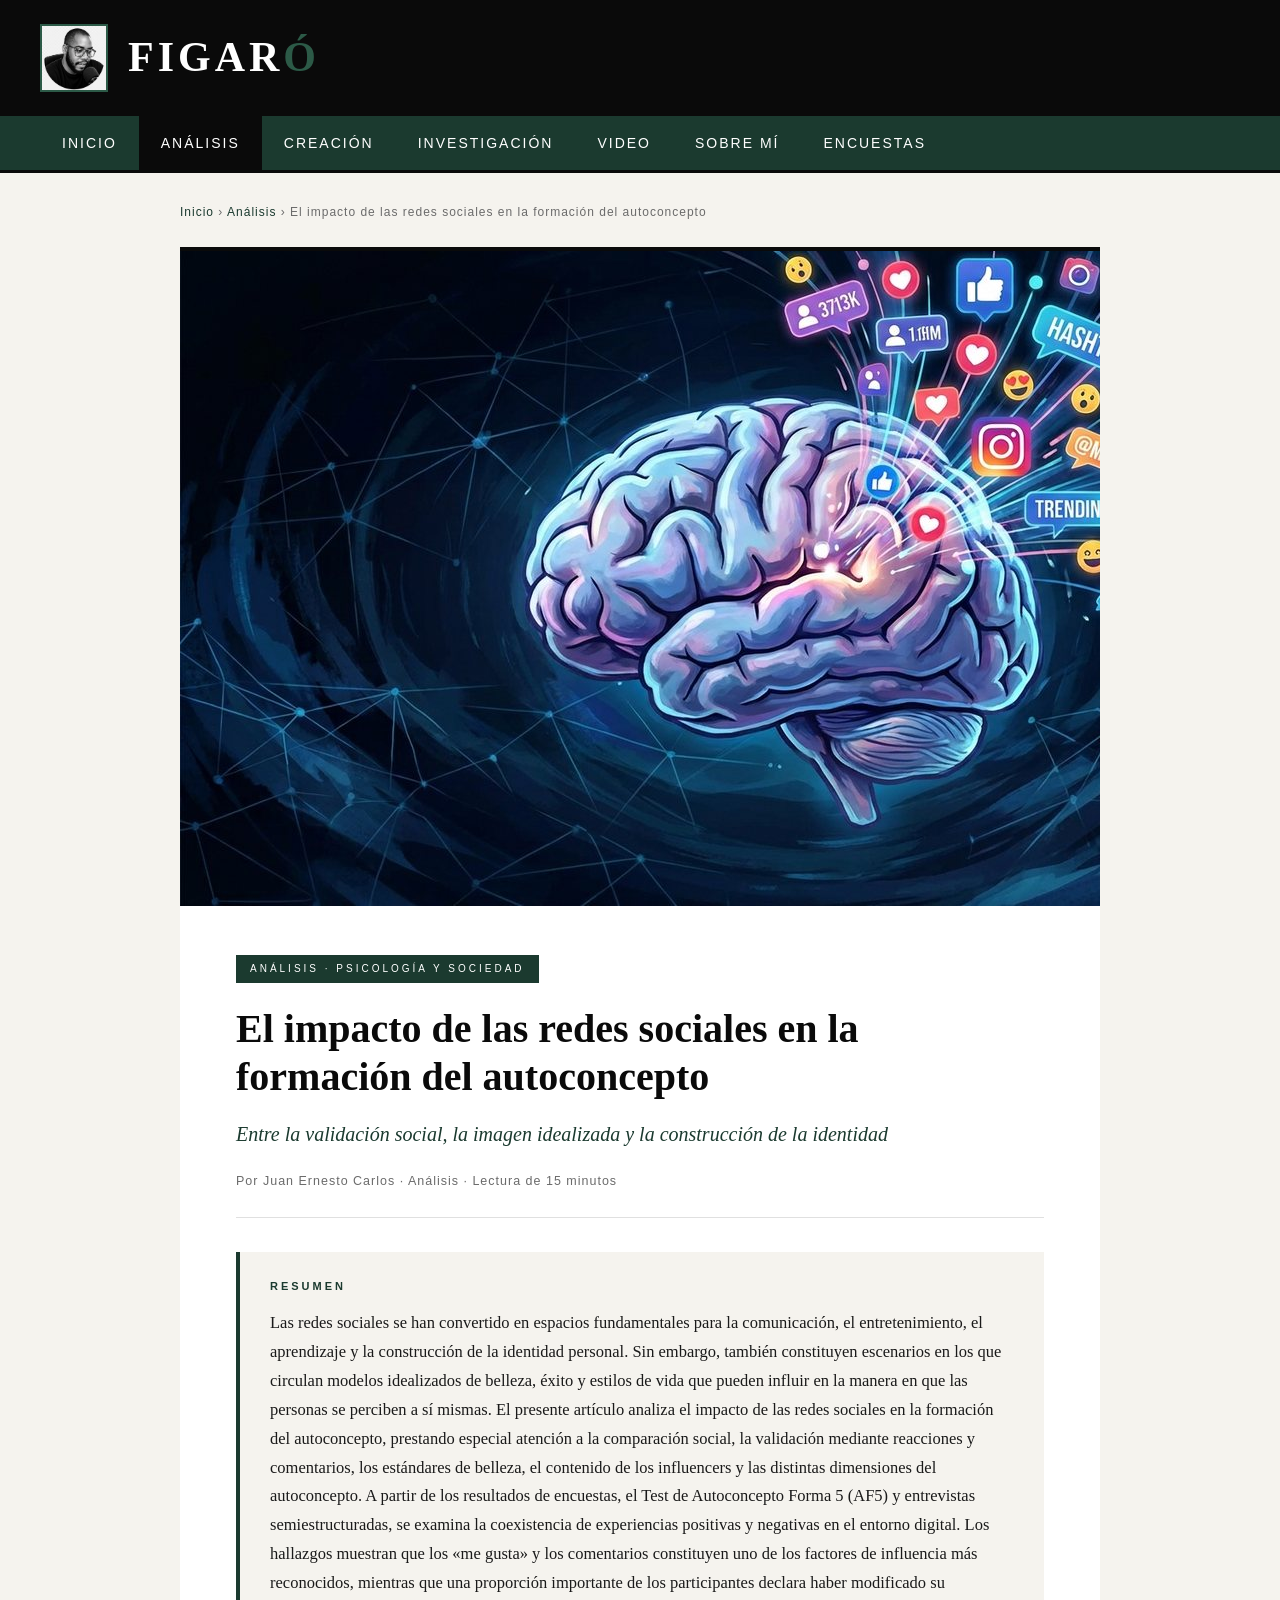
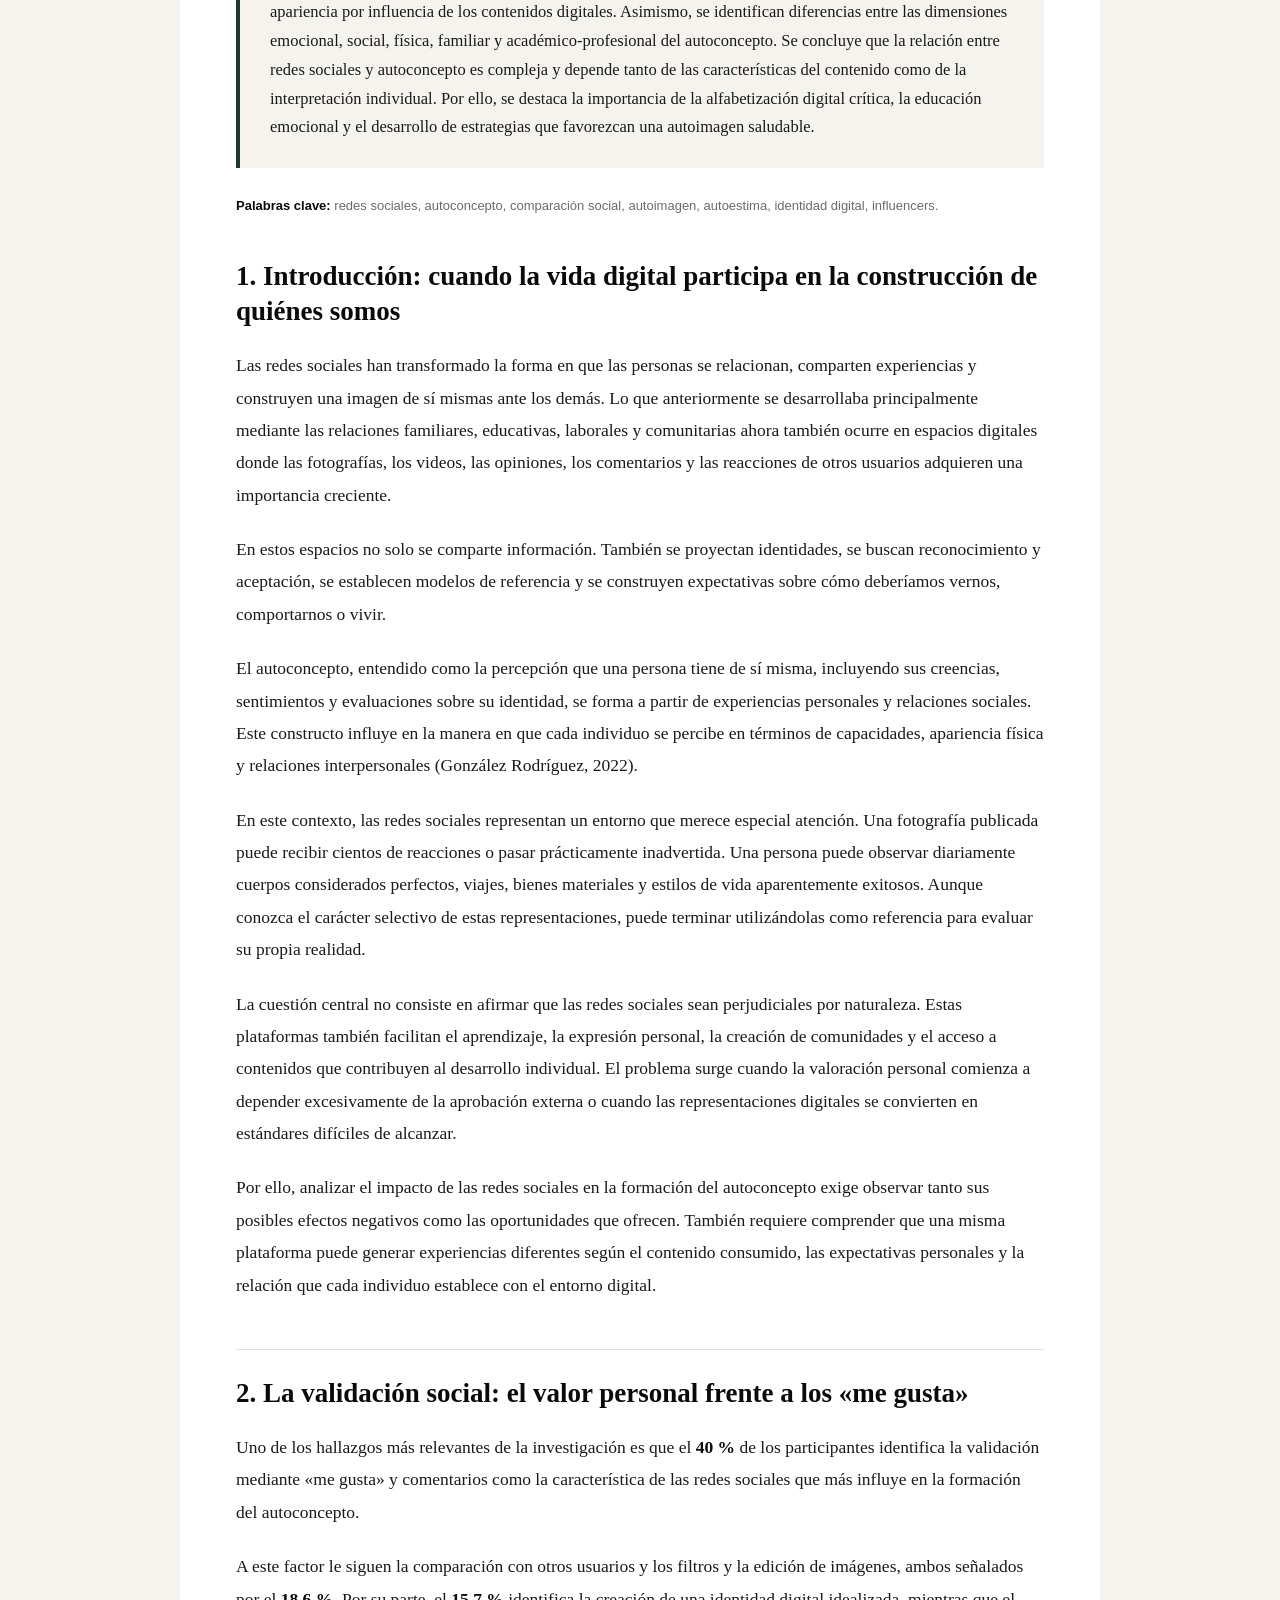
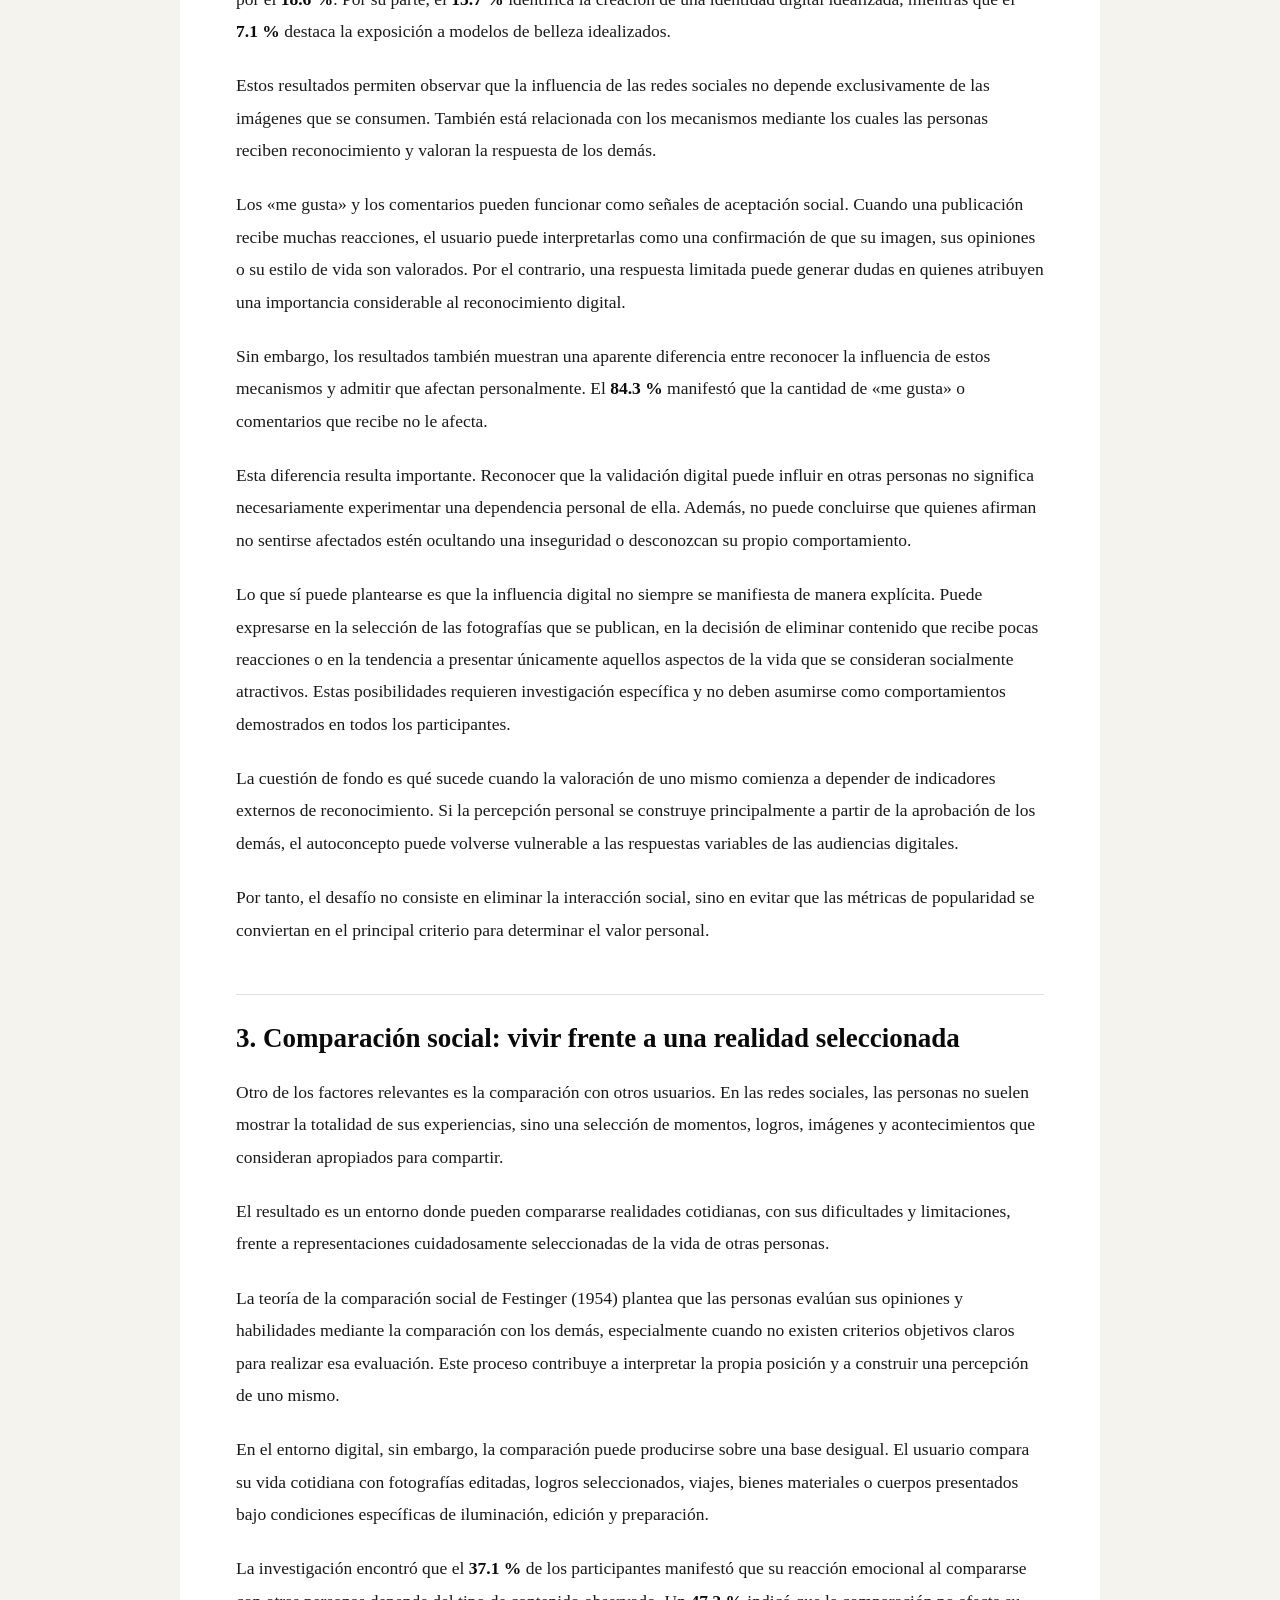
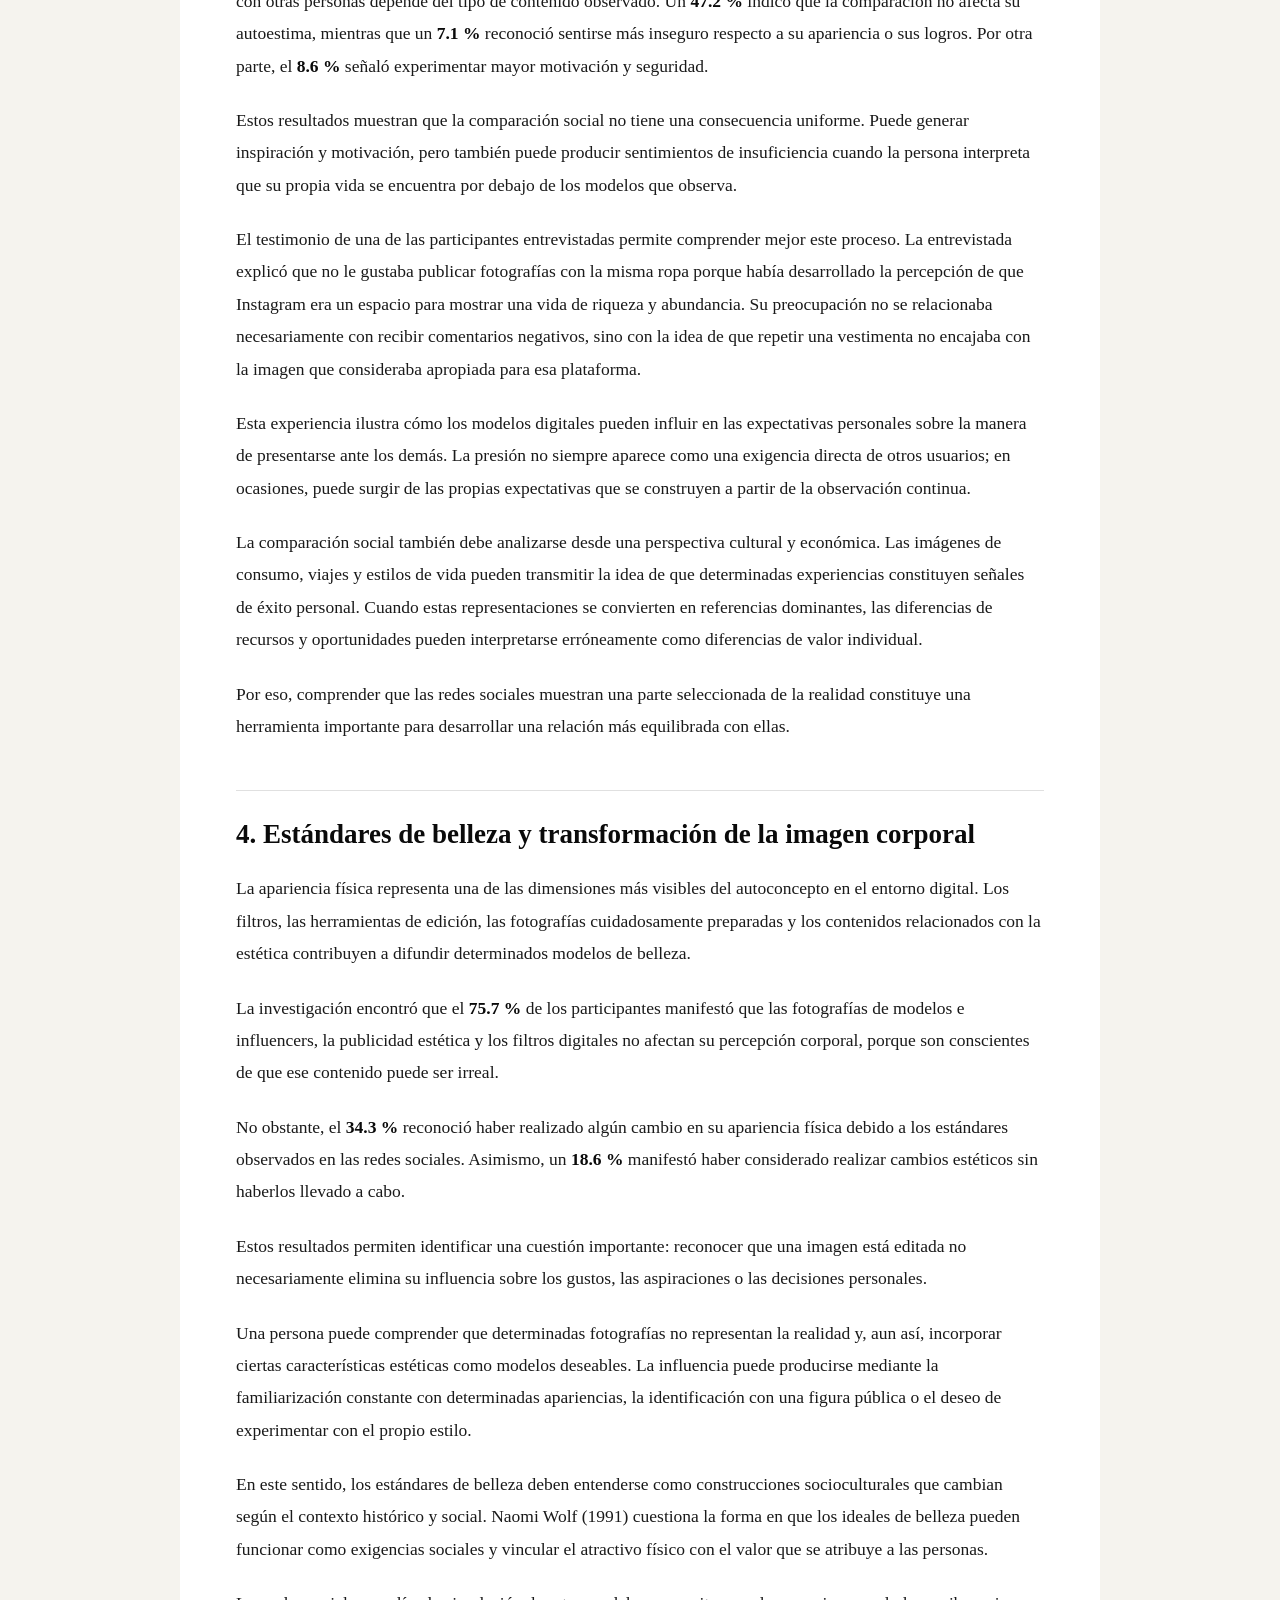
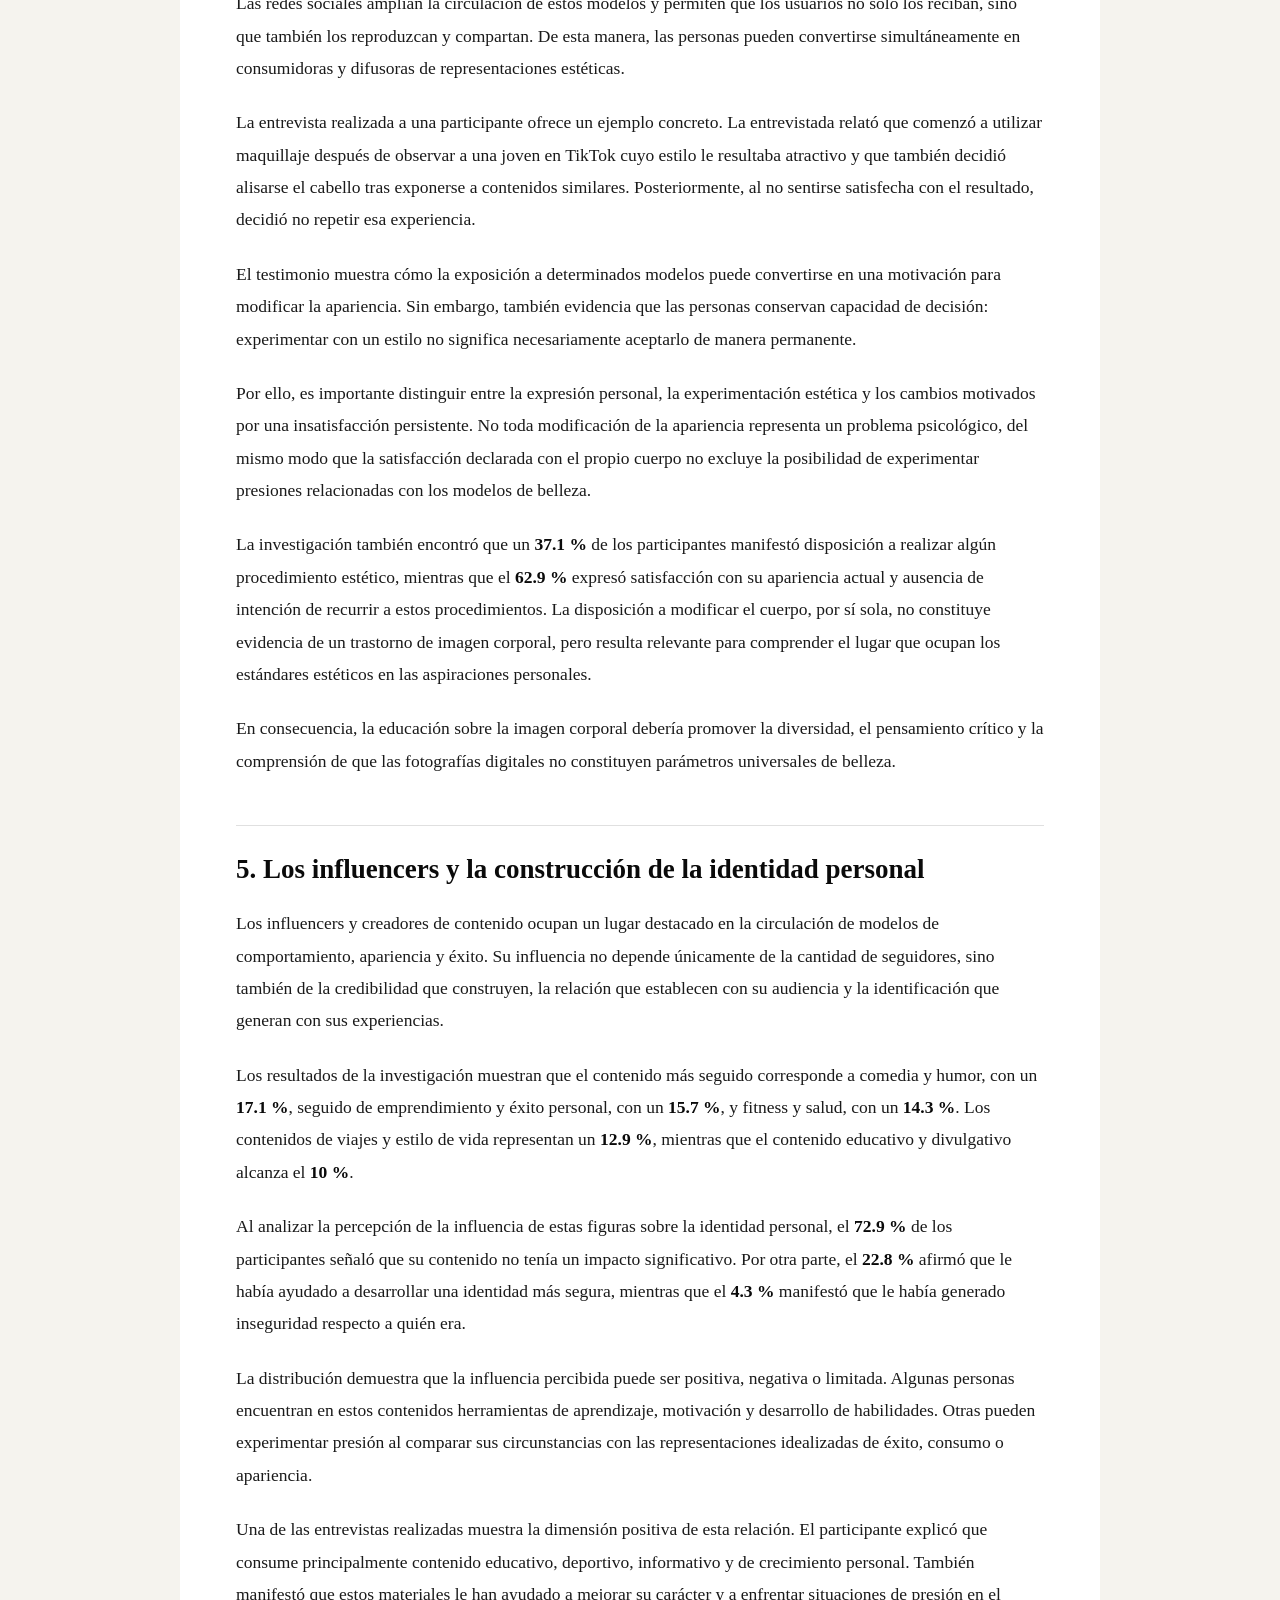
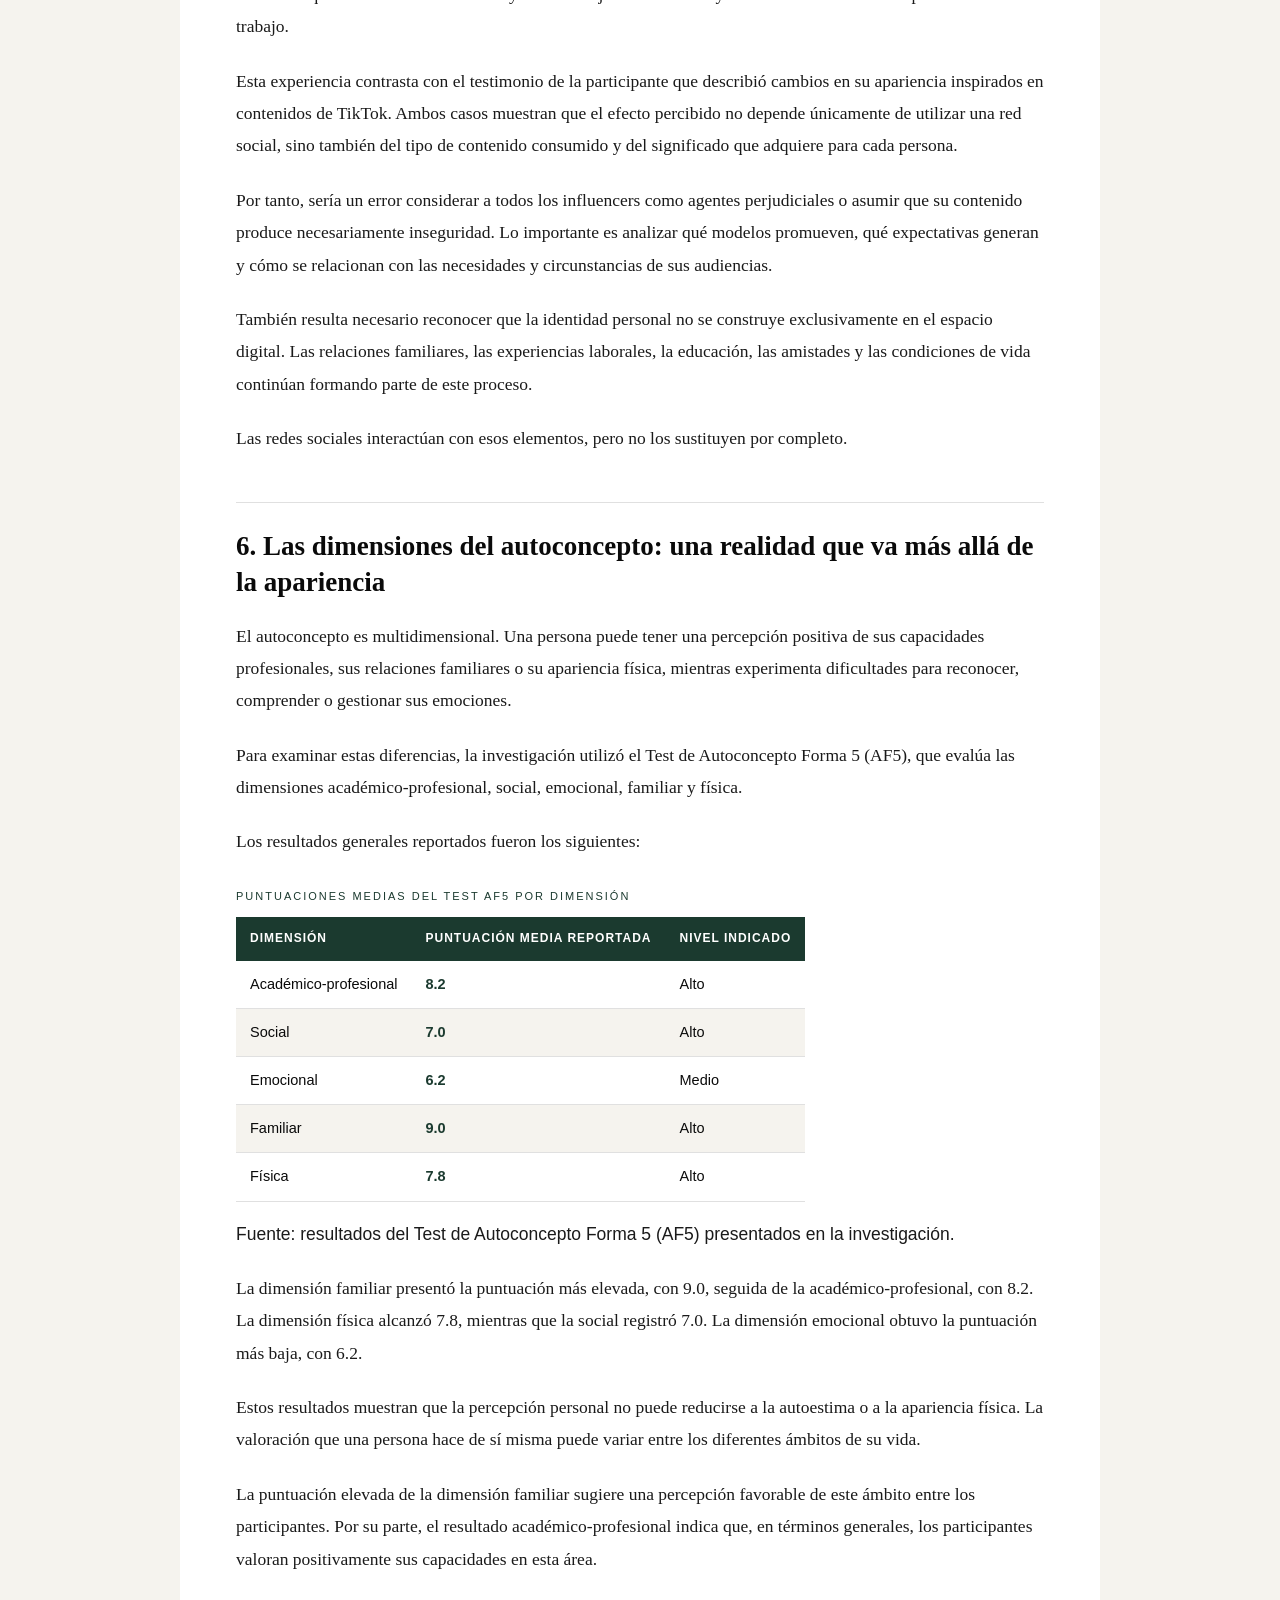
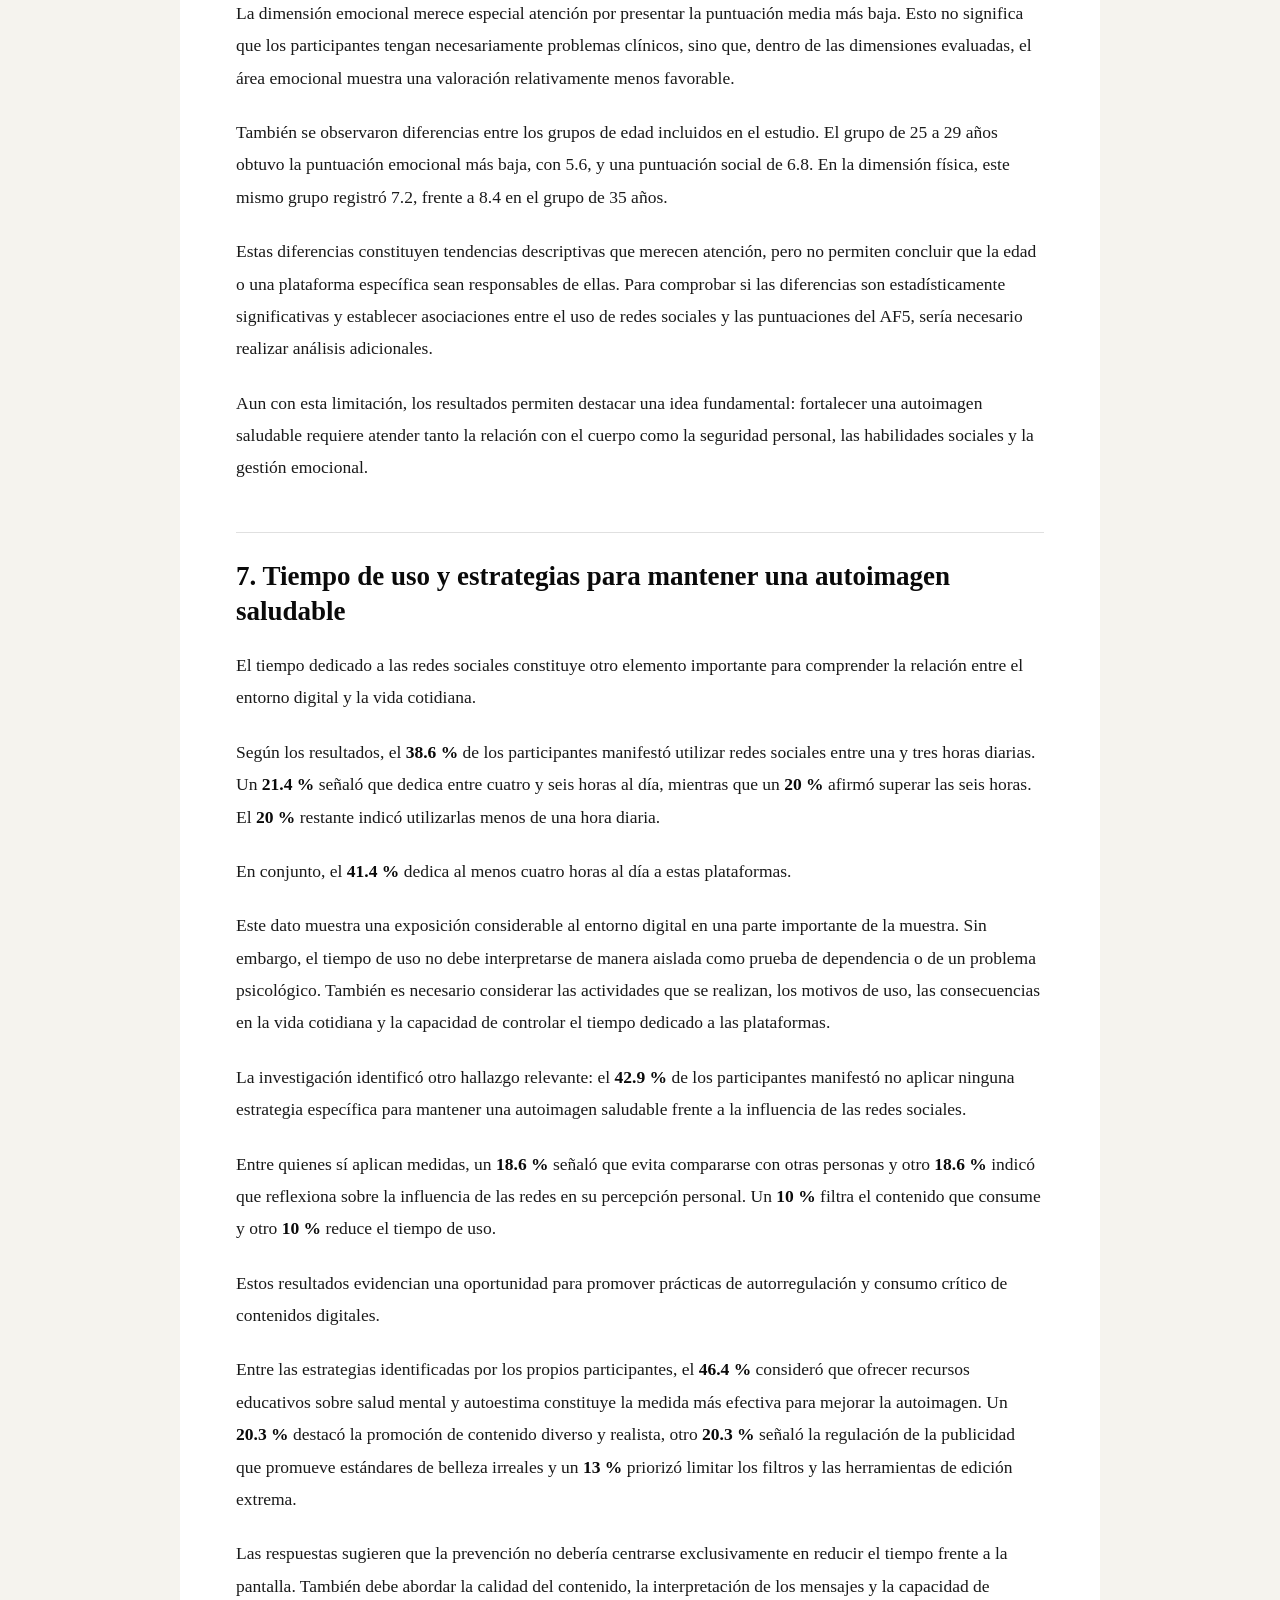
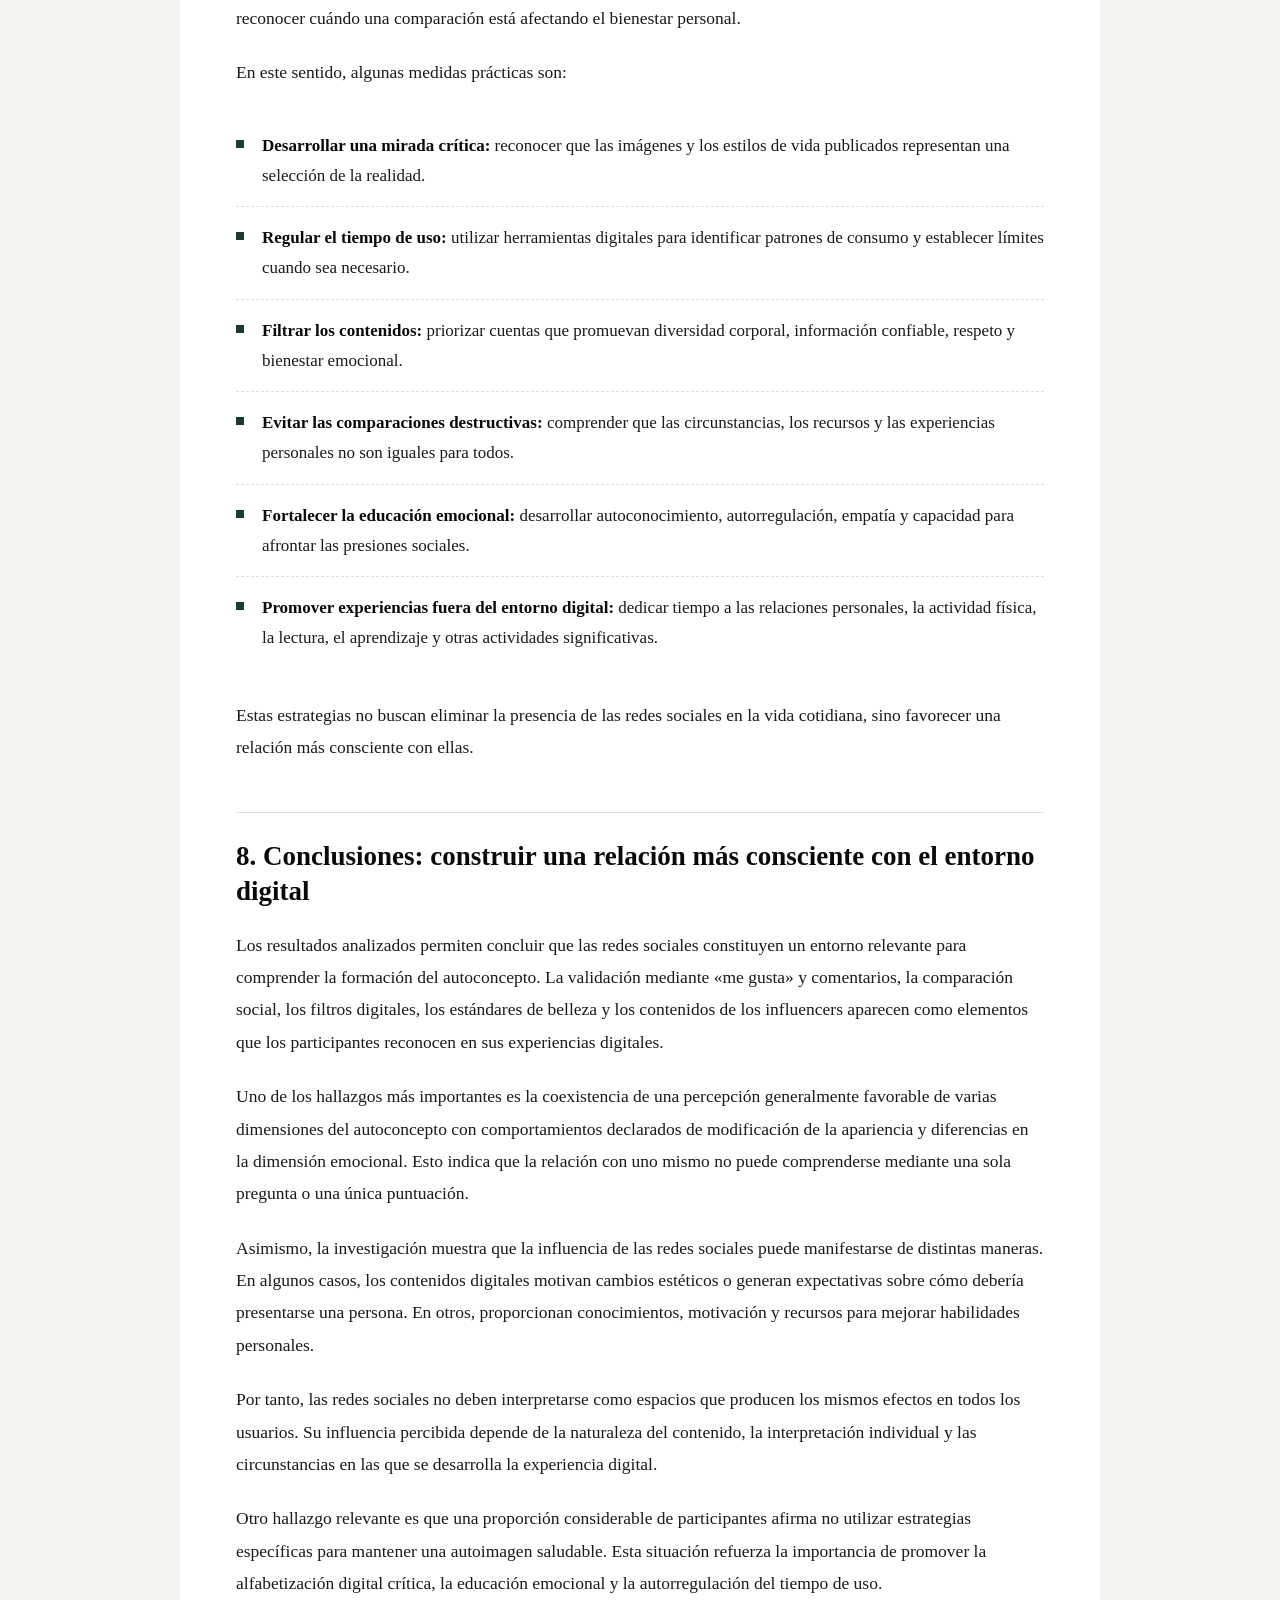
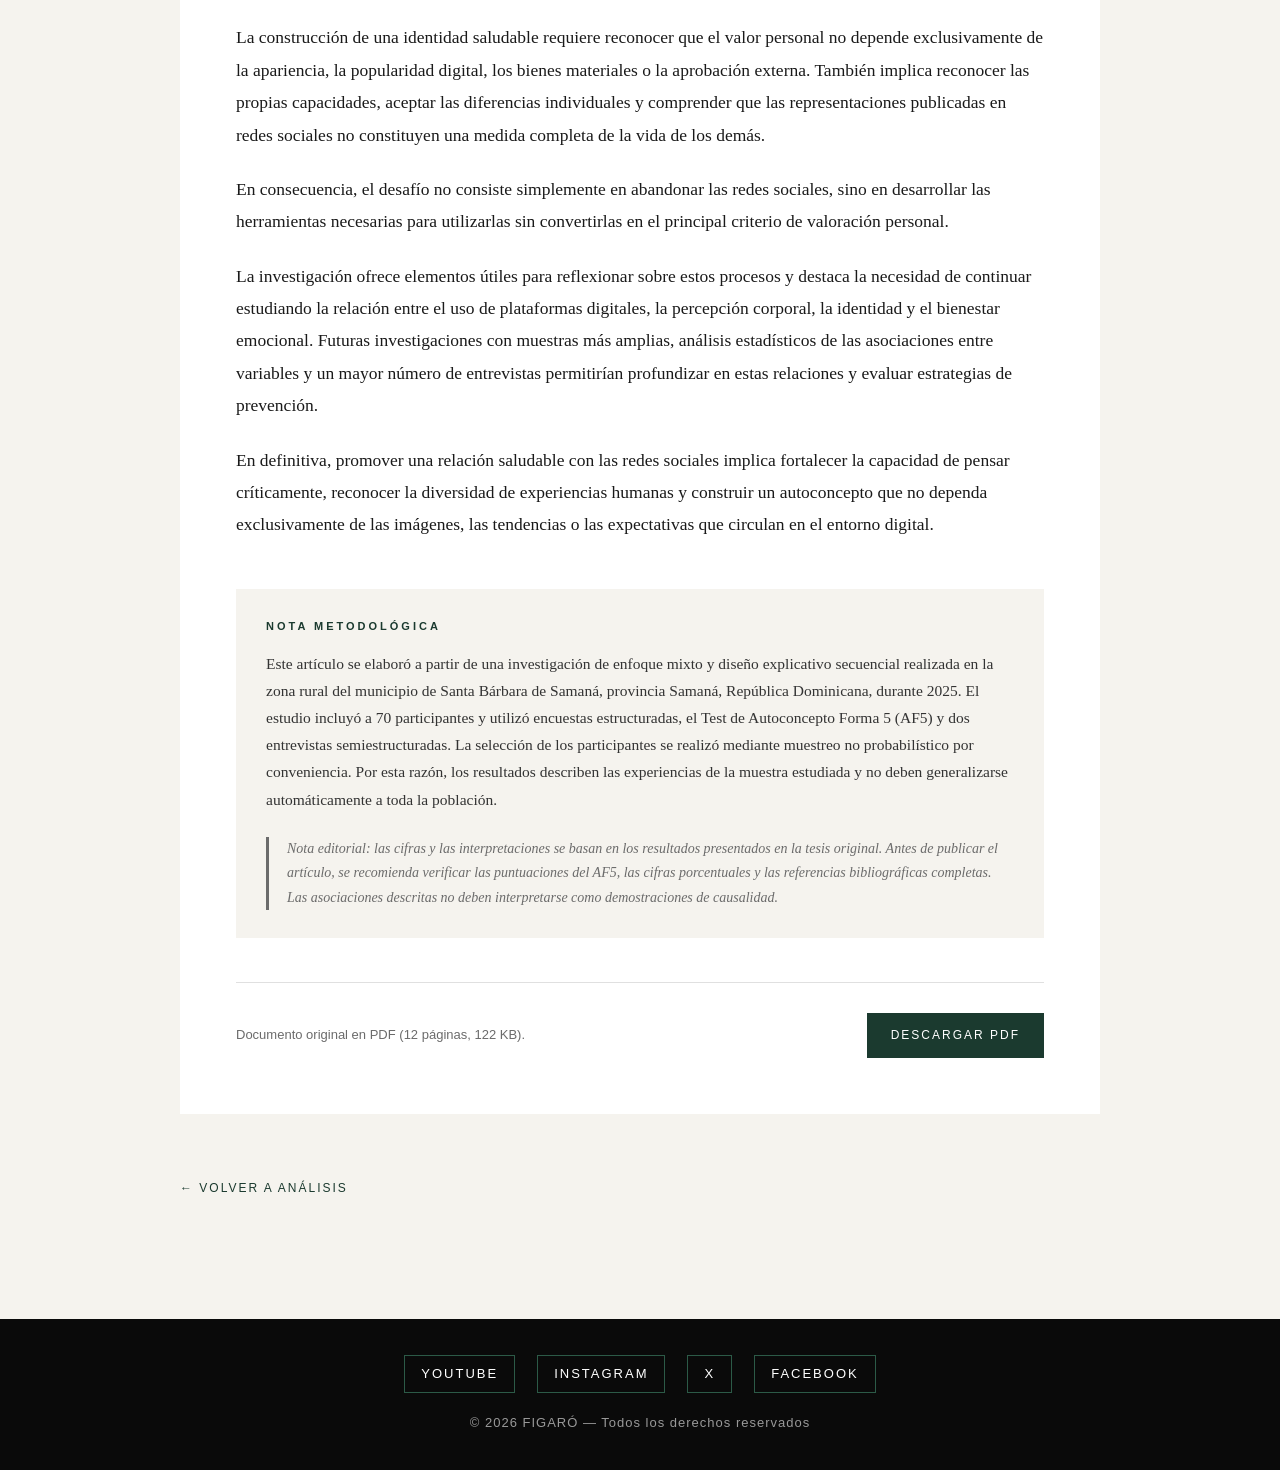
==== commit d1135759: "insert into public.survey_admins (user_id) values ('PEGA-AQUI-EL-UID');" ====
--- a/analisis-1.html
+++ b/analisis-1.html
@@ -284,6 +284,7 @@
   <a href="investigacion.html">Investigación</a>
   <a href="video.html">Video</a>
   <a href="sobre-mi.html">Sobre mí</a>
+  <a href="encuestas/index.html">Encuestas</a>
 </nav>
 
 <div class="contenedor">
